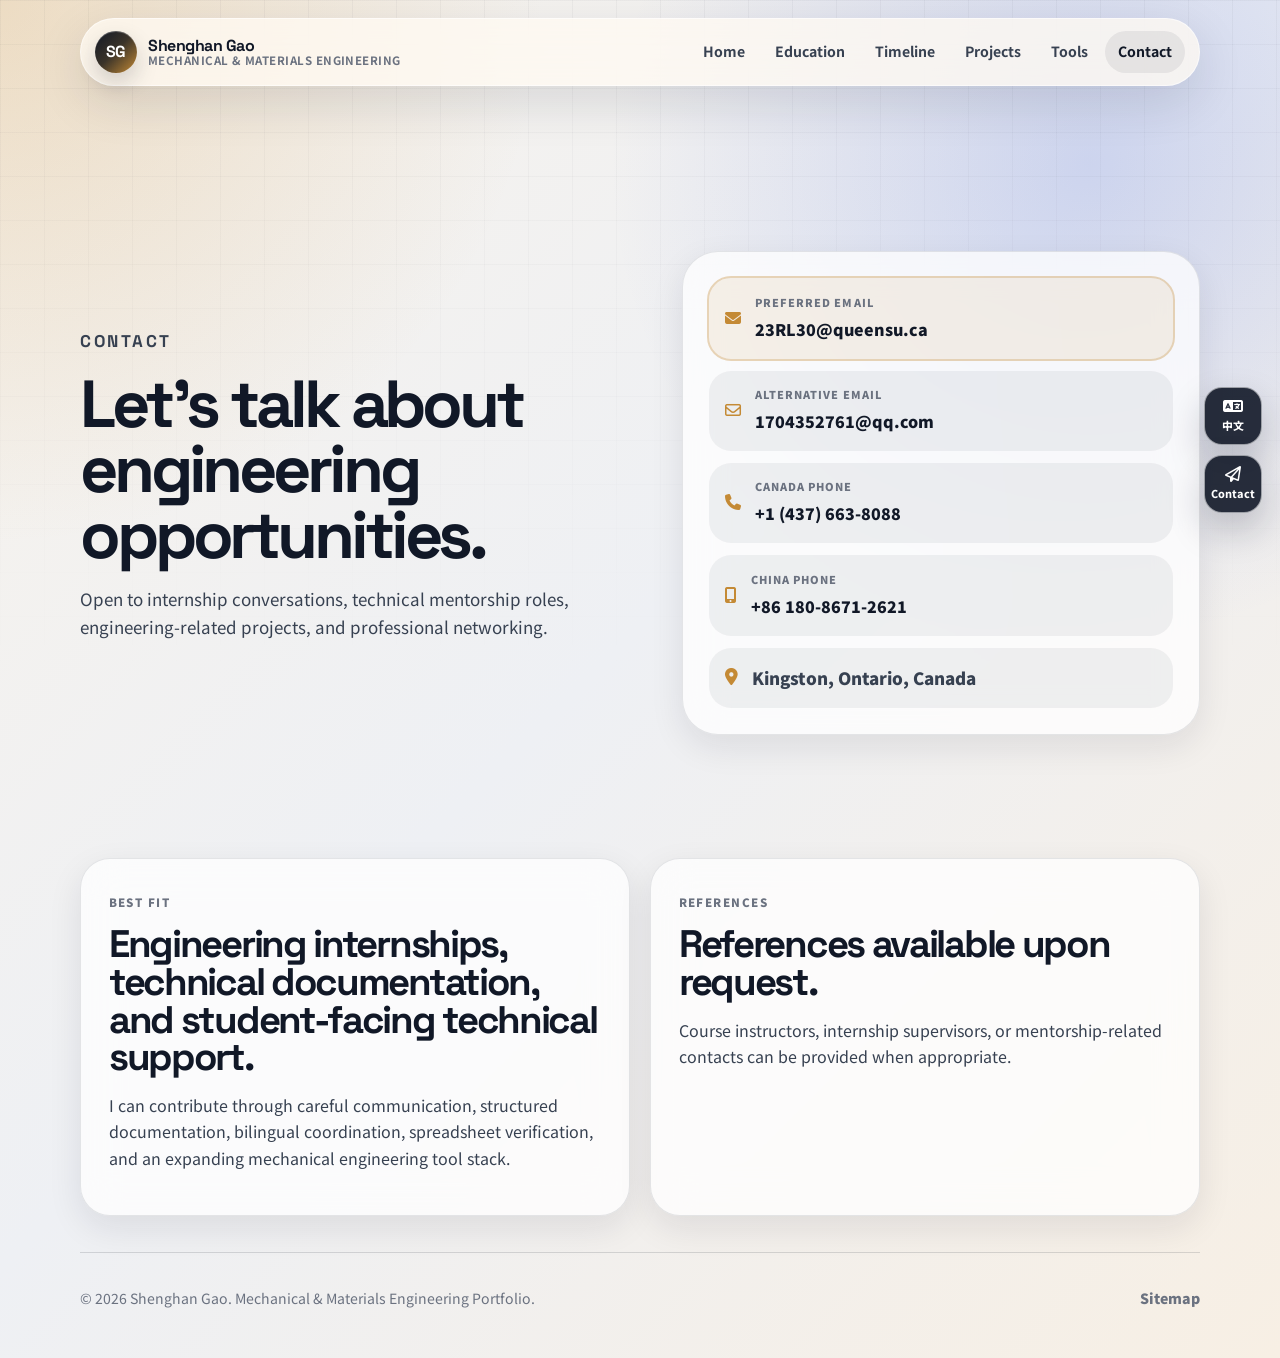
==== contacts.html @ 9b51766f "Add files via upload" ====
<!DOCTYPE html>
<html lang="en">
<head>
  <meta charset="UTF-8">
  <meta name="viewport" content="width=device-width, initial-scale=1.0, viewport-fit=cover">
  <title>Contact | Shenghan Gao</title>
  <meta name="description" content="Contact Shenghan Gao for engineering internships, technical mentorship, and portfolio opportunities.">
  <meta name="keywords" content="Contact Shenghan Gao, Shenghan Gao email, mechanical engineering internship, Queen's University engineering student">
  <meta name="author" content="Shenghan Gao">
  <meta name="robots" content="index, follow">
  <link rel="canonical" href="https://shenghan.cc/contacts.html">
  <meta property="og:type" content="website">
  <meta property="og:title" content="Contact | Shenghan Gao">
  <meta property="og:description" content="Engineering internship and professional contact information.">
  <meta property="og:url" content="https://shenghan.cc/contacts.html">
  <meta name="theme-color" content="#111827">
  <link rel="preconnect" href="https://fonts.googleapis.com">
  <link rel="preconnect" href="https://fonts.gstatic.com" crossorigin>
  <link href="https://fonts.googleapis.com/css2?family=Noto+Sans+SC:wght@300;400;500;700;900&family=Space+Grotesk:wght@400;500;600;700&display=swap" rel="stylesheet">
  <link rel="stylesheet" href="https://cdnjs.cloudflare.com/ajax/libs/font-awesome/6.5.2/css/all.min.css">
  <link rel="stylesheet" href="style.css?v=20260610-v16">
</head>
<body data-page="contacts">
  <header class="site-header" id="siteHeader">
    <a class="brand" href="index.html" aria-label="Shenghan Gao home">
      <span class="brand-mark">SG</span>
      <span class="brand-text">
        <strong id="brandName">Shenghan Gao</strong>
        <small data-i18n="brand_role">Mechanical &amp; Materials Engineering</small>
      </span>
    </a>
    <button class="nav-toggle" id="navToggle" type="button" aria-label="Open navigation" aria-expanded="false">
      <span></span>
      <span></span>
    </button>
    <nav class="main-nav" id="mainNav" aria-label="Primary navigation">
      <a href="index.html" data-i18n="nav_home">Home</a>
      <a href="education.html" data-i18n="nav_education">Education</a>
      <a href="timeline.html" data-i18n="nav_timeline">Timeline</a>
      <a href="projects.html" data-i18n="nav_projects">Projects</a>
      <a href="tools.html" data-i18n="nav_tools">Tools</a>
      <a href="contacts.html" data-i18n="nav_contact">Contact</a>
    </nav>
  </header>

  <aside class="quick-rail" aria-label="Quick actions">
    <button class="rail-action" id="langToggleBtn" type="button" aria-label="Switch language">
      <i class="fa-solid fa-language"></i>
      <span id="langBtnText">中文</span>
    </button>
    <a class="rail-action" href="contacts.html" aria-label="Contact Shenghan Gao">
      <i class="fa-regular fa-paper-plane"></i>
      <span data-i18n="rail_contact">Contact</span>
    </a>
  </aside>

  <main class="page-main contact-main">
    <section class="contact-hero reveal">
      <div>
        <p class="eyebrow" data-i18n="contact_eyebrow">Contact</p>
        <h1 data-i18n="contact_title">Let's talk about engineering opportunities.</h1>
        <p data-i18n="contact_intro">Open to internship conversations, technical mentorship roles, engineering-related projects, and professional networking.</p>
      </div>
      <div class="contact-card">
        <a class="preferred-contact" href="mailto:23RL30@queensu.ca">
          <i class="fa-solid fa-envelope"></i>
          <span>
            <small data-i18n="contact_preferred">Preferred email</small>
            23RL30@queensu.ca
          </span>
        </a>
        <a href="mailto:1704352761@qq.com">
          <i class="fa-regular fa-envelope"></i>
          <span>
            <small data-i18n="contact_alt_email">Alternative email</small>
            1704352761@qq.com
          </span>
        </a>
        <a href="tel:+14376638088">
          <i class="fa-solid fa-phone"></i>
          <span>
            <small data-i18n="contact_canada_phone">Canada phone</small>
            +1 (437) 663-8088
          </span>
        </a>
        <a href="tel:+8618086712621">
          <i class="fa-solid fa-mobile-screen-button"></i>
          <span>
            <small data-i18n="contact_china_phone">China phone</small>
            +86 180-8671-2621
          </span>
        </a>
        <p>
          <i class="fa-solid fa-location-dot"></i>
          <span data-i18n="contact_location">Kingston, Ontario, Canada</span>
        </p>
      </div>
    </section>

    <section class="contact-grid reveal">
      <article>
        <span class="section-kicker" data-i18n="contact_best_title">Best fit</span>
        <h2 data-i18n="contact_best_heading">Engineering internships, technical documentation, and student-facing technical support.</h2>
        <p data-i18n="contact_best_text">I can contribute through careful communication, structured documentation, bilingual coordination, spreadsheet verification, and an expanding mechanical engineering tool stack.</p>
      </article>
      <article>
        <span class="section-kicker" data-i18n="contact_refs_title">References</span>
        <h2 data-i18n="contact_refs_heading">References available upon request.</h2>
        <p data-i18n="contact_refs_text">Course instructors, internship supervisors, or mentorship-related contacts can be provided when appropriate.</p>
      </article>
    </section>
  </main>

  <footer class="site-footer">
    <p data-i18n="footer_text">© 2026 Shenghan Gao. Mechanical & Materials Engineering Portfolio.</p>
    <a href="sitemap.xml" data-i18n="footer_sitemap">Sitemap</a>
  </footer>

  <script src="script.js?v=20260610-v16"></script>
</body>
</html>
---- style.css ----
:root {
  --bg: #f5f1ea;
  --bg-deep: #111827;
  --ink: #111827;
  --ink-soft: #374151;
  --muted: #6b7280;
  --line: rgba(17, 24, 39, 0.14);
  --paper: rgba(255, 255, 255, 0.74);
  --paper-solid: #fffaf2;
  --gold: #c48a35;
  --gold-light: #f4d38a;
  --blue: #3454d1;
  --blue-soft: #dfe7ff;
  --green: #2f7d5b;
  --purple: #7656d9;
  --rose: #bd4f6c;
  --shadow: 0 24px 80px rgba(17, 24, 39, 0.12);
  --shadow-soft: 0 12px 34px rgba(17, 24, 39, 0.09);
  --radius-xl: 36px;
  --radius-lg: 26px;
  --radius-md: 18px;
  --font-display: "Space Grotesk", "Noto Sans SC", system-ui, sans-serif;
  --font-body: "Noto Sans SC", "Space Grotesk", system-ui, sans-serif;
}

* {
  box-sizing: border-box;
}

html {
  scroll-behavior: smooth;
}

body {
  margin: 0;
  min-height: 100vh;
  background:
    radial-gradient(circle at top left, rgba(196, 138, 53, 0.22), transparent 34rem),
    radial-gradient(circle at 85% 12%, rgba(52, 84, 209, 0.18), transparent 30rem),
    linear-gradient(135deg, #f8f3eb 0%, #eef0f4 48%, #f7efe4 100%);
  color: var(--ink);
  font-family: var(--font-body);
  line-height: 1.65;
  overflow-x: hidden;
}

body::before {
  content: "";
  position: fixed;
  inset: 0;
  pointer-events: none;
  background-image: linear-gradient(rgba(17, 24, 39, 0.035) 1px, transparent 1px), linear-gradient(90deg, rgba(17, 24, 39, 0.035) 1px, transparent 1px);
  background-size: 44px 44px;
  mask-image: linear-gradient(to bottom, black, transparent 76%);
  z-index: -2;
}

a {
  color: inherit;
}

button,
a {
  -webkit-tap-highlight-color: transparent;
}

.site-header {
  position: fixed;
  top: 18px;
  left: 50%;
  width: min(1120px, calc(100% - 36px));
  transform: translateX(-50%);
  z-index: 1000;
  display: flex;
  align-items: center;
  justify-content: space-between;
  gap: 22px;
  padding: 12px 14px;
  border: 1px solid rgba(255, 255, 255, 0.56);
  border-radius: 999px;
  background: rgba(255, 250, 242, 0.76);
  backdrop-filter: blur(22px);
  box-shadow: 0 16px 50px rgba(17, 24, 39, 0.12);
  transition: padding 0.25s ease, top 0.25s ease, background 0.25s ease;
}

.site-header.scrolled {
  top: 10px;
  padding: 9px 12px;
  background: rgba(255, 250, 242, 0.9);
}

.brand {
  display: inline-flex;
  align-items: center;
  gap: 11px;
  text-decoration: none;
  min-width: max-content;
}

.brand-mark {
  width: 42px;
  height: 42px;
  display: inline-grid;
  place-items: center;
  border-radius: 50%;
  color: white;
  background: linear-gradient(135deg, #111827, #3a3329 48%, #c48a35);
  font-family: var(--font-display);
  font-weight: 700;
  letter-spacing: -0.04em;
  box-shadow: inset 0 1px 0 rgba(255,255,255,0.25), 0 10px 22px rgba(17,24,39,0.18);
}

.brand-text {
  display: flex;
  flex-direction: column;
  line-height: 1.05;
}

.brand-text strong {
  font-family: var(--font-display);
  font-size: 1rem;
  letter-spacing: -0.03em;
}

.brand-text small {
  color: var(--muted);
  font-size: 0.72rem;
  font-weight: 700;
  letter-spacing: 0.04em;
  text-transform: uppercase;
}

.main-nav {
  display: flex;
  align-items: center;
  justify-content: flex-end;
  gap: 4px;
  flex-wrap: wrap;
}

.main-nav a {
  position: relative;
  text-decoration: none;
  color: var(--ink-soft);
  font-weight: 700;
  font-size: 0.88rem;
  padding: 9px 13px;
  border-radius: 999px;
  transition: color 0.2s ease, background 0.2s ease;
}

.main-nav a:hover,
.main-nav a.active {
  color: var(--ink);
  background: rgba(17, 24, 39, 0.07);
}

.nav-toggle {
  display: none;
  width: 42px;
  height: 42px;
  align-items: center;
  justify-content: center;
  flex-direction: column;
  gap: 6px;
  border: 0;
  border-radius: 50%;
  background: var(--ink);
  cursor: pointer;
}

.nav-toggle span {
  width: 18px;
  height: 2px;
  border-radius: 999px;
  background: white;
  transition: transform 0.25s ease;
}

.nav-toggle.open span:first-child {
  transform: translateY(4px) rotate(45deg);
}

.nav-toggle.open span:last-child {
  transform: translateY(-4px) rotate(-45deg);
}

.quick-rail {
  position: fixed;
  top: 50%;
  right: 18px;
  transform: translateY(-50%);
  z-index: 1100;
  display: flex;
  flex-direction: column;
  gap: 10px;
}

.rail-action {
  width: 58px;
  min-height: 58px;
  display: inline-flex;
  flex-direction: column;
  align-items: center;
  justify-content: center;
  gap: 3px;
  border: 1px solid rgba(255, 255, 255, 0.54);
  border-radius: 18px;
  background: rgba(17, 24, 39, 0.9);
  color: white;
  text-decoration: none;
  cursor: pointer;
  box-shadow: 0 16px 36px rgba(17, 24, 39, 0.22);
  transition: transform 0.2s ease, background 0.2s ease;
  font: inherit;
}

.rail-action:hover {
  transform: translateX(-3px) translateY(-2px);
  background: #000;
}

.rail-action i {
  font-size: 1rem;
}

.rail-action span {
  font-size: 0.68rem;
  font-weight: 800;
}

main,
.page-main {
  width: min(1120px, calc(100% - 42px));
  margin: 0 auto;
}

main {
  padding: 128px 0 32px;
}

.page-main {
  padding: 128px 0 36px;
}

.hero-shell {
  position: relative;
  min-height: min(720px, calc(100vh - 120px));
  display: grid;
  grid-template-columns: minmax(0, 1.18fr) minmax(320px, 0.82fr);
  gap: 28px;
  align-items: stretch;
  padding: 34px;
  border-radius: var(--radius-xl);
  overflow: hidden;
  background:
    linear-gradient(135deg, rgba(17, 24, 39, 0.94), rgba(29, 33, 43, 0.88)),
    radial-gradient(circle at 20% 20%, rgba(244, 211, 138, 0.3), transparent 28rem);
  color: white;
  box-shadow: var(--shadow);
}

.hero-shell::after {
  content: "";
  position: absolute;
  inset: auto -20% -38% 16%;
  height: 420px;
  border-radius: 50%;
  background: radial-gradient(circle, rgba(196, 138, 53, 0.45), transparent 66%);
  filter: blur(18px);
}

.hero-orbit {
  position: absolute;
  right: 18%;
  top: 18%;
  width: 330px;
  height: 330px;
  border: 1px solid rgba(244, 211, 138, 0.38);
  border-radius: 50%;
  opacity: 0.8;
}

.hero-orbit::before,
.hero-orbit::after {
  content: "";
  position: absolute;
  border-radius: 50%;
  border: 1px solid rgba(255, 255, 255, 0.16);
}

.hero-orbit::before {
  inset: 44px;
}

.hero-orbit::after {
  inset: 92px;
  background: rgba(255,255,255,0.05);
}

.hero-copy,
.hero-panel {
  position: relative;
  z-index: 1;
}

.hero-copy {
  align-self: end;
  max-width: 720px;
  padding: 90px 0 16px;
}

.eyebrow {
  margin: 0 0 16px;
  color: var(--gold);
  font-family: var(--font-display);
  font-weight: 700;
  text-transform: uppercase;
  letter-spacing: 0.15em;
  font-size: 0.75rem;
}

.hero-copy h1,
.page-hero h1,
.contact-hero h1 {
  margin: 0;
  font-family: var(--font-display);
  font-size: clamp(3.1rem, 8vw, 7.4rem);
  line-height: 0.88;
  letter-spacing: -0.08em;
}

.hero-copy h1 span {
  display: block;
}

.hero-lead {
  max-width: 660px;
  margin: 28px 0 0;
  color: rgba(255, 255, 255, 0.76);
  font-size: clamp(1rem, 1.5vw, 1.16rem);
}

.hero-actions,
.section-heading-row {
  display: flex;
  align-items: center;
  gap: 14px;
  flex-wrap: wrap;
}

.hero-actions {
  margin-top: 34px;
}

.primary-link,
.secondary-link,
.text-arrow {
  display: inline-flex;
  align-items: center;
  gap: 10px;
  text-decoration: none;
  font-weight: 800;
  transition: transform 0.2s ease, background 0.2s ease, color 0.2s ease;
}

.primary-link {
  padding: 13px 18px;
  border-radius: 999px;
  background: white;
  color: var(--ink);
}

.primary-link:hover,
.secondary-link:hover,
.text-arrow:hover {
  transform: translateX(4px);
}

.secondary-link {
  padding: 13px 16px;
  border-radius: 999px;
  color: white;
  border: 1px solid rgba(255, 255, 255, 0.24);
}

.hero-panel {
  align-self: stretch;
  display: flex;
  flex-direction: column;
  justify-content: flex-end;
  gap: 18px;
}

.portrait-card,
.profile-plate,
.signal-list,
.education-current,
.education-notes,
.contact-card,
.contact-grid article,
.project-tile,
.tool-family,
.detail-table,
.timeline-card {
  border: 1px solid rgba(255,255,255,0.42);
  background: rgba(255, 255, 255, 0.74);
  backdrop-filter: blur(20px);
  box-shadow: var(--shadow-soft);
}


.portrait-card {
  margin: 0;
  padding: 16px;
  border-radius: 30px;
  color: var(--ink);
}

.portrait-frame {
  position: relative;
  overflow: hidden;
  border-radius: 24px;
  aspect-ratio: 4 / 3;
  background: rgba(17,24,39,0.09);
}

.portrait-frame img {
  width: 100%;
  height: 100%;
  object-fit: cover;
  display: block;
}

.portrait-card figcaption {
  margin-top: 10px;
  color: var(--muted);
  font-size: 0.78rem;
  font-weight: 800;
  line-height: 1.45;
}

.profile-plate {
  padding: 26px;
  border-radius: var(--radius-lg);
  color: var(--ink);
}

.plate-label,
.section-kicker,
.project-type,
.tool-family-head span,
.filter-title {
  display: inline-flex;
  color: var(--muted);
  font-size: 0.72rem;
  font-weight: 900;
  text-transform: uppercase;
  letter-spacing: 0.13em;
}

.profile-plate h2 {
  margin: 10px 0 6px;
  font-family: var(--font-display);
  font-size: clamp(2rem, 4vw, 3.6rem);
  line-height: 0.95;
  letter-spacing: -0.08em;
}

.profile-plate p {
  margin: 0;
  color: var(--ink-soft);
}

.signal-list {
  display: grid;
  grid-template-columns: repeat(3, 1fr);
  gap: 1px;
  padding: 0;
  margin: 0;
  overflow: hidden;
  border-radius: 24px;
  color: var(--ink);
}

.signal-list div {
  padding: 18px 16px;
  background: rgba(255, 250, 242, 0.72);
}

.signal-list dt {
  color: var(--muted);
  font-size: 0.74rem;
  font-weight: 800;
}

.signal-list dd {
  margin: 4px 0 0;
  font-family: var(--font-display);
  font-weight: 800;
  line-height: 1.1;
}

.overview-strip {
  display: grid;
  grid-template-columns: repeat(4, 1fr);
  gap: 0;
  margin-top: 28px;
  border: 1px solid var(--line);
  border-radius: var(--radius-xl);
  overflow: hidden;
  background: rgba(255, 250, 242, 0.76);
  backdrop-filter: blur(18px);
  box-shadow: var(--shadow-soft);
}

.overview-item {
  position: relative;
  min-height: 240px;
  display: flex;
  flex-direction: column;
  justify-content: space-between;
  gap: 18px;
  padding: 25px;
  text-decoration: none;
  border-right: 1px solid var(--line);
  transition: background 0.25s ease, transform 0.25s ease;
}

.overview-item:last-child {
  border-right: 0;
}

.overview-item:hover {
  background: rgba(17, 24, 39, 0.045);
}

.overview-number {
  color: var(--muted);
  font-family: var(--font-display);
  font-weight: 800;
}

.overview-item strong {
  font-family: var(--font-display);
  font-size: 1.5rem;
  letter-spacing: -0.05em;
}

.overview-item p {
  margin: 0;
  color: var(--ink-soft);
  font-size: 0.92rem;
}

.overview-item i {
  width: 42px;
  height: 42px;
  display: grid;
  place-items: center;
  border-radius: 50%;
  background: var(--ink);
  color: white;
}

.accent-warm i {
  background: var(--gold);
}

.accent-cool i {
  background: var(--blue);
}

.accent-ink i {
  background: #000;
}

.minimal-section {
  margin-top: 28px;
  padding: clamp(28px, 4vw, 48px);
  border-top: 1px solid var(--line);
  border-bottom: 1px solid var(--line);
}

.split-section {
  display: grid;
  grid-template-columns: 0.9fr 1.1fr;
  gap: 36px;
  align-items: start;
}

.split-section h2,
.river-heading h2,
.education-current h2,
.education-notes h3,
.detail-table-section h2,
.project-tile h2,
.tool-family h2,
.contact-grid h2 {
  margin: 0;
  font-family: var(--font-display);
  letter-spacing: -0.06em;
  line-height: 0.98;
}

.split-section h2,
.river-heading h2 {
  font-size: clamp(2rem, 4vw, 4.1rem);
}

.prose-block p {
  margin: 0 0 16px;
  color: var(--ink-soft);
  font-size: 1.04rem;
}

.feature-river {
  display: grid;
  grid-template-columns: 0.92fr 1.08fr;
  gap: 36px;
  align-items: start;
}

.river-grid {
  display: grid;
  gap: 10px;
}

.river-item {
  display: flex;
  align-items: baseline;
  justify-content: space-between;
  gap: 18px;
  padding: 18px 0;
  border-bottom: 1px solid var(--line);
}

.river-item span {
  font-family: var(--font-display);
  font-weight: 800;
  font-size: 1.25rem;
}

.river-item p {
  margin: 0;
  color: var(--ink-soft);
  text-align: right;
}

.text-arrow {
  width: fit-content;
  color: var(--ink);
  margin-top: 22px;
}

.page-hero {
  position: relative;
  padding: clamp(44px, 7vw, 86px) 0 clamp(26px, 4vw, 48px);
}

.page-hero h1,
.contact-hero h1 {
  max-width: 920px;
  color: var(--ink);
  font-size: clamp(3rem, 7vw, 6.4rem);
}

.page-hero p:last-child,
.contact-hero p {
  max-width: 720px;
  color: var(--ink-soft);
  font-size: 1.06rem;
}

.education-layout {
  display: grid;
  grid-template-columns: minmax(0, 1.25fr) minmax(280px, 0.75fr);
  gap: 22px;
}

.education-current,
.education-notes {
  border-color: rgba(17,24,39,0.1);
  border-radius: var(--radius-xl);
  padding: clamp(24px, 4vw, 42px);
}

.education-current h2 {
  margin-top: 14px;
  font-size: clamp(2.2rem, 4.6vw, 4.4rem);
}

.muted {
  color: var(--muted);
}

.metric-row {
  display: grid;
  grid-template-columns: repeat(2, 1fr);
  gap: 12px;
  margin: 26px 0;
}

.metric-row div {
  padding: 18px;
  border-radius: 22px;
  background: rgba(17, 24, 39, 0.055);
}

.metric-row span {
  display: block;
  color: var(--muted);
  font-size: 0.78rem;
  font-weight: 800;
  text-transform: uppercase;
  letter-spacing: 0.1em;
}

.metric-row strong {
  display: block;
  margin-top: 6px;
  font-family: var(--font-display);
  font-size: 1.32rem;
  line-height: 1.12;
}

.clean-list {
  list-style: none;
  padding: 0;
  margin: 18px 0 0;
}

.clean-list li {
  padding: 14px 0;
  border-bottom: 1px solid var(--line);
  color: var(--ink-soft);
}

.detail-table-section {
  margin-top: 28px;
}

.section-heading-row {
  justify-content: space-between;
  margin-bottom: 18px;
}

.detail-table {
  border-radius: var(--radius-lg);
  overflow: hidden;
  border-color: rgba(17,24,39,0.1);
}

.detail-row {
  display: grid;
  grid-template-columns: 120px 260px minmax(0, 1fr);
  gap: 20px;
  padding: 24px;
  align-items: start;
  border-bottom: 1px solid var(--line);
}

.detail-row:last-child {
  border-bottom: 0;
}

.detail-row span {
  font-family: var(--font-display);
  font-weight: 900;
  color: var(--gold);
}

.detail-row strong {
  font-family: var(--font-display);
  letter-spacing: -0.03em;
}

.detail-row p {
  margin: 0;
  color: var(--ink-soft);
}

.timeline-layout {
  display: grid;
  grid-template-columns: 220px minmax(0, 1fr);
  gap: 32px;
  align-items: start;
}

.timeline-filter {
  position: sticky;
  top: 118px;
  display: flex;
  flex-direction: column;
  gap: 9px;
  padding: 16px;
  border: 1px solid rgba(255,255,255,0.54);
  border-radius: 26px;
  background: rgba(255, 250, 242, 0.72);
  backdrop-filter: blur(22px);
  box-shadow: var(--shadow-soft);
}

.filter-title {
  margin: 4px 8px 8px;
}

.filter-btn {
  display: inline-flex;
  align-items: center;
  gap: 10px;
  border: 0;
  border-radius: 999px;
  padding: 11px 12px;
  background: transparent;
  color: var(--ink-soft);
  font: inherit;
  font-weight: 800;
  cursor: pointer;
  text-align: left;
  transition: background 0.2s ease, color 0.2s ease, transform 0.2s ease;
}

.filter-btn:hover,
.filter-btn.active {
  background: var(--ink);
  color: white;
}

.filter-btn:hover {
  transform: translateX(3px);
}

.timeline-stream {
  position: relative;
  display: grid;
  gap: 26px;
  padding-bottom: 30px;
}

.timeline-stream::before {
  content: "";
  position: absolute;
  left: 132px;
  top: 18px;
  bottom: 18px;
  width: 2px;
  background: linear-gradient(to bottom, transparent, rgba(17,24,39,0.24), transparent);
}

.timeline-item {
  position: relative;
  display: grid;
  grid-template-columns: 132px minmax(0, 1fr);
  gap: 28px;
  transition: opacity 0.25s ease, transform 0.25s ease;
}

.timeline-item.hidden {
  display: none;
}

.timeline-date {
  position: sticky;
  top: 118px;
  align-self: start;
  padding-top: 20px;
  font-family: var(--font-display);
  font-weight: 900;
  color: var(--ink);
  letter-spacing: -0.04em;
}

.timeline-card {
  position: relative;
  display: grid;
  grid-template-columns: 210px minmax(0, 1fr);
  gap: 24px;
  padding: 18px;
  border-radius: 32px;
  border-color: rgba(17,24,39,0.1);
}

.timeline-card::before {
  content: "";
  position: absolute;
  left: -37px;
  top: 32px;
  width: 18px;
  height: 18px;
  border-radius: 50%;
  background: var(--ink);
  box-shadow: 0 0 0 8px rgba(17,24,39,0.09);
}

.category-internship .timeline-card::before {
  background: var(--blue);
}

.category-award .timeline-card::before {
  background: var(--gold);
}

.category-certificate .timeline-card::before {
  background: var(--green);
}

.category-leadership .timeline-card::before {
  background: var(--purple);
}

.category-project .timeline-card::before {
  background: var(--rose);
}

.timeline-image-slot,
.project-visual,
.tool-image-slot {
  min-height: 150px;
  display: grid;
  place-items: center;
  border: 1px dashed rgba(17,24,39,0.22);
  border-radius: 24px;
  background:
    linear-gradient(135deg, rgba(255,255,255,0.42), rgba(255,255,255,0.12)),
    repeating-linear-gradient(135deg, rgba(17,24,39,0.04) 0, rgba(17,24,39,0.04) 8px, transparent 8px, transparent 16px);
  color: var(--muted);
  font-size: 0.78rem;
  font-weight: 900;
  text-transform: uppercase;
  letter-spacing: 0.1em;
  text-align: center;
}

.timeline-content h2 {
  margin: 10px 0 2px;
  font-family: var(--font-display);
  font-size: clamp(1.55rem, 2.8vw, 2.5rem);
  line-height: 0.98;
  letter-spacing: -0.06em;
}

.timeline-content p {
  margin: 10px 0 0;
  color: var(--ink-soft);
}

.category-pill {
  display: inline-flex;
  width: fit-content;
  padding: 6px 10px;
  border-radius: 999px;
  color: white;
  font-size: 0.72rem;
  font-weight: 900;
  text-transform: uppercase;
  letter-spacing: 0.09em;
}

.category-pill.internship {
  background: var(--blue);
}

.category-pill.award {
  background: var(--gold);
}

.category-pill.certificate {
  background: var(--green);
}

.category-pill.leadership {
  background: var(--purple);
}

.category-pill.project {
  background: var(--rose);
}

.project-gallery {
  display: grid;
  grid-template-columns: repeat(2, minmax(0, 1fr));
  gap: 20px;
}

.project-tile {
  display: grid;
  grid-template-rows: auto 1fr;
  gap: 20px;
  padding: 18px;
  border-radius: 32px;
  border-color: rgba(17,24,39,0.1);
}

.large-tile,
.wide-tile {
  grid-column: span 2;
  grid-template-columns: minmax(270px, 0.78fr) minmax(0, 1fr);
  grid-template-rows: auto;
  align-items: stretch;
}

.project-tile h2 {
  margin-top: 12px;
  font-size: clamp(1.8rem, 3.6vw, 3.7rem);
}

.project-tile p {
  color: var(--ink-soft);
}

.project-visual {
  min-height: 240px;
}

.tool-wall {
  display: grid;
  grid-template-columns: repeat(2, minmax(0, 1fr));
  gap: 20px;
}

.tool-family {
  position: relative;
  padding: 24px;
  border-radius: 32px;
  border-color: rgba(17,24,39,0.1);
  overflow: hidden;
}

.tool-family::before {
  content: "";
  position: absolute;
  inset: 0 0 auto 0;
  height: 6px;
  background: var(--ink);
}

.office-family::before {
  background: var(--blue);
}

.adobe-family::before {
  background: var(--rose);
}

.engineering-family::before {
  background: var(--gold);
}

.code-family::before {
  background: var(--green);
}

.tool-family-head {
  display: flex;
  align-items: center;
  gap: 15px;
}

.tool-family-head i {
  width: 50px;
  height: 50px;
  display: grid;
  place-items: center;
  border-radius: 18px;
  color: white;
  background: var(--ink);
}

.office-family .tool-family-head i {
  background: var(--blue);
}

.adobe-family .tool-family-head i {
  background: var(--rose);
}

.engineering-family .tool-family-head i {
  background: var(--gold);
}

.code-family .tool-family-head i {
  background: var(--green);
}

.tool-family h2 {
  margin-top: 4px;
  font-size: clamp(1.7rem, 3vw, 2.6rem);
}

.tool-chip-grid {
  display: flex;
  flex-wrap: wrap;
  gap: 9px;
  margin: 22px 0;
}

.tool-chip-grid span {
  padding: 8px 12px;
  border-radius: 999px;
  background: rgba(17,24,39,0.065);
  font-weight: 900;
  font-size: 0.86rem;
}

.tool-family p {
  margin-bottom: 0;
  color: var(--ink-soft);
}

.contact-main {
  min-height: 78vh;
}

.contact-hero {
  min-height: calc(100vh - 170px);
  display: grid;
  grid-template-columns: minmax(0, 1.05fr) minmax(310px, 0.95fr);
  gap: 30px;
  align-items: center;
}

.contact-card {
  display: grid;
  gap: 12px;
  padding: 26px;
  border-radius: var(--radius-xl);
  border-color: rgba(17,24,39,0.1);
}

.contact-card a,
.contact-card p {
  display: flex;
  align-items: center;
  gap: 14px;
  margin: 0;
  padding: 16px;
  border-radius: 22px;
  background: rgba(17,24,39,0.055);
  text-decoration: none;
  font-weight: 900;
}

.contact-card i {
  color: var(--gold);
}

.contact-grid {
  display: grid;
  grid-template-columns: repeat(2, minmax(0, 1fr));
  gap: 20px;
}

.contact-grid article {
  padding: 28px;
  border-radius: 30px;
  border-color: rgba(17,24,39,0.1);
}

.contact-grid h2 {
  margin-top: 12px;
  font-size: clamp(1.7rem, 3vw, 2.8rem);
}

.contact-grid p {
  color: var(--ink-soft);
}

.site-footer {
  width: min(1120px, calc(100% - 42px));
  margin: 0 auto;
  padding: 34px 0 48px;
  display: flex;
  justify-content: space-between;
  gap: 18px;
  border-top: 1px solid var(--line);
  color: var(--muted);
  font-size: 0.88rem;
}

.site-footer p {
  margin: 0;
}

.site-footer a {
  text-decoration: none;
  font-weight: 900;
}

.reveal {
  opacity: 0;
  transform: translateY(18px);
  transition: opacity 0.65s ease, transform 0.65s ease;
}

.reveal.in-view {
  opacity: 1;
  transform: translateY(0);
}


@media (max-width: 1040px) {
  .academic-arc-grid {
    grid-template-columns: 1fr;
  }
  .metric-badge-grid {
    grid-template-columns: repeat(2, minmax(0, 1fr));
  }
}

@media (max-width: 700px) {
  .metric-badge-grid,
  .foundation-map {
    grid-template-columns: 1fr;
  }
  .arc-card h3 {
    font-size: clamp(2rem, 12vw, 3.2rem);
  }
  .subject-sparkline {
    overflow-x: auto;
    align-items: end;
  }
  .portrait-frame {
    aspect-ratio: 16 / 10;
  }
}

@media (max-width: 1040px) {
  .main-nav a {
    padding: 8px 10px;
    font-size: 0.82rem;
  }

  .hero-shell,
  .contact-hero,
  .education-layout,
  .feature-river,
  .split-section {
    grid-template-columns: 1fr;
  }

  .hero-copy {
    padding-top: 60px;
  }

  .overview-strip {
    grid-template-columns: repeat(2, 1fr);
  }

  .overview-item:nth-child(2) {
    border-right: 0;
  }

  .overview-item:nth-child(-n + 2) {
    border-bottom: 1px solid var(--line);
  }

  .timeline-layout {
    grid-template-columns: 1fr;
  }

  .timeline-filter {
    position: relative;
    top: auto;
    flex-direction: row;
    overflow-x: auto;
    scrollbar-width: thin;
  }

  .filter-btn {
    min-width: max-content;
  }

  .timeline-stream::before {
    left: 106px;
  }

  .timeline-item {
    grid-template-columns: 106px minmax(0, 1fr);
    gap: 24px;
  }
}

@media (max-width: 820px) {
  .site-header {
    top: 10px;
    width: min(100% - 22px, 680px);
    align-items: center;
    border-radius: 26px;
  }

  .nav-toggle {
    display: inline-flex;
  }

  .main-nav {
    position: absolute;
    left: 0;
    right: 0;
    top: calc(100% + 10px);
    display: none;
    flex-direction: column;
    align-items: stretch;
    gap: 4px;
    padding: 12px;
    border-radius: 24px;
    background: rgba(255, 250, 242, 0.94);
    box-shadow: var(--shadow-soft);
    border: 1px solid rgba(255,255,255,0.6);
  }

  .main-nav.open {
    display: flex;
  }

  .main-nav a {
    padding: 12px 14px;
  }

  .quick-rail {
    top: auto;
    right: 12px;
    bottom: 12px;
    transform: none;
    flex-direction: row;
  }

  .rail-action {
    width: auto;
    min-height: 48px;
    padding: 8px 12px;
    flex-direction: row;
    border-radius: 999px;
  }

  main,
  .page-main,
  .site-footer {
    width: min(100% - 24px, 680px);
  }

  main,
  .page-main {
    padding-top: 104px;
  }

  .hero-shell {
    padding: 24px;
    border-radius: 30px;
    min-height: auto;
  }

  .hero-copy h1,
  .page-hero h1,
  .contact-hero h1 {
    letter-spacing: -0.07em;
  }

  .signal-list {
    grid-template-columns: 1fr;
  }

  .overview-strip,
  .project-gallery,
  .tool-wall,
  .contact-grid {
    grid-template-columns: 1fr;
  }

  .overview-item {
    min-height: 190px;
    border-right: 0;
    border-bottom: 1px solid var(--line);
  }

  .overview-item:last-child {
    border-bottom: 0;
  }

  .large-tile,
  .wide-tile {
    grid-column: span 1;
    grid-template-columns: 1fr;
  }

  .detail-row {
    grid-template-columns: 1fr;
    gap: 6px;
  }

  .timeline-stream::before {
    left: 14px;
  }

  .timeline-item {
    grid-template-columns: 1fr;
    gap: 8px;
    padding-left: 36px;
  }

  .timeline-date {
    position: relative;
    top: auto;
    padding-top: 0;
  }

  .timeline-card {
    grid-template-columns: 1fr;
  }

  .timeline-card::before {
    left: -31px;
    top: 28px;
  }

  .metric-row {
    grid-template-columns: 1fr;
  }

  .river-item {
    align-items: flex-start;
    flex-direction: column;
    gap: 4px;
  }

  .river-item p {
    text-align: left;
  }

  .site-footer {
    padding-bottom: 86px;
    flex-direction: column;
  }
}

@media (max-width: 520px) {
  .brand-text small {
    display: none;
  }

  .brand-mark {
    width: 38px;
    height: 38px;
  }

  .hero-shell,
  .education-current,
  .education-notes,
  .tool-family,
  .project-tile,
  .contact-card,
  .contact-grid article {
    border-radius: 24px;
  }

  .minimal-section {
    padding-left: 4px;
    padding-right: 4px;
  }

  .hero-actions {
    align-items: stretch;
    flex-direction: column;
  }

  .primary-link,
  .secondary-link {
    justify-content: center;
  }

  .quick-rail {
    left: 12px;
    justify-content: flex-end;
  }

  .rail-action span {
    font-size: 0.66rem;
  }
}


/* ---------- V3 refinements ---------- */
html[lang="zh"] body {
  font-family: "Noto Sans SC", "Space Grotesk", system-ui, sans-serif;
  letter-spacing: 0;
}

html[lang="zh"] .hero-copy h1,
html[lang="zh"] .page-hero h1,
html[lang="zh"] .contact-hero h1 {
  font-family: "Noto Sans SC", "Space Grotesk", system-ui, sans-serif;
  letter-spacing: -0.045em;
  line-height: 1.12;
  font-weight: 800;
}

html[lang="zh"] .hero-copy h1 {
  font-size: clamp(2.5rem, 6vw, 5.4rem);
}

html[lang="zh"] .page-hero h1,
html[lang="zh"] .contact-hero h1 {
  font-size: clamp(2.25rem, 5.4vw, 4.75rem);
}

html[lang="zh"] .profile-plate h2,
html[lang="zh"] .education-current h2,
html[lang="zh"] .project-tile h2,
html[lang="zh"] .tool-family h2,
html[lang="zh"] .contact-grid h2,
html[lang="zh"] .minimal-section h2,
html[lang="zh"] .river-heading h2,
html[lang="zh"] .transcript-section h2 {
  font-family: "Noto Sans SC", "Space Grotesk", system-ui, sans-serif;
  letter-spacing: -0.035em;
  line-height: 1.22;
  font-weight: 750;
}

html[lang="zh"] .profile-plate h2 {
  font-size: clamp(1.7rem, 3vw, 2.9rem);
}

html[lang="zh"] .education-current h2 {
  font-size: clamp(1.9rem, 3.8vw, 3.6rem);
}

html[lang="zh"] p,
html[lang="zh"] li,
html[lang="zh"] .hero-lead,
html[lang="zh"] .page-hero p:last-child,
html[lang="zh"] .contact-hero p {
  line-height: 1.82;
}

html[lang="zh"] .eyebrow,
html[lang="zh"] .plate-label,
html[lang="zh"] .section-kicker,
html[lang="zh"] .project-type,
html[lang="zh"] .tool-family-head span,
html[lang="zh"] .filter-title {
  letter-spacing: 0.08em;
}

.priority-engineering {
  background: linear-gradient(135deg, rgba(196, 138, 53, 0.1), rgba(255,255,255,0.38));
}

.transcript-section {
  margin-top: 28px;
}

.transcript-section h2 {
  max-width: 760px;
  margin: 0;
  font-size: clamp(2.1rem, 4.8vw, 4.4rem);
  line-height: 0.96;
  letter-spacing: -0.07em;
}

.transcript-grid {
  display: grid;
  grid-template-columns: repeat(3, minmax(0, 1fr));
  gap: 16px;
  margin-top: 20px;
}

.term-card,
.previous-school {
  border: 1px solid rgba(17,24,39,0.1);
  background: rgba(255,255,255,0.74);
  backdrop-filter: blur(18px);
  box-shadow: var(--shadow-soft);
  border-radius: 28px;
  padding: 22px;
}

.term-card span,
.previous-school span {
  display: inline-flex;
  margin-bottom: 12px;
  color: var(--gold);
  font-family: var(--font-display);
  font-weight: 900;
  letter-spacing: 0.03em;
  font-size: 0.78rem;
  text-transform: uppercase;
}

.term-card h3,
.previous-school h3 {
  margin: 0 0 10px;
  font-family: var(--font-display);
  font-size: 1.2rem;
  line-height: 1.1;
  letter-spacing: -0.035em;
}

.term-card p,
.previous-school p {
  margin: 0;
  color: var(--ink-soft);
}

.standout-term {
  background: linear-gradient(135deg, rgba(17,24,39,0.94), rgba(42,37,30,0.92));
  color: white;
}

.standout-term p {
  color: rgba(255,255,255,0.76);
}

.course-clusters {
  display: flex;
  flex-wrap: wrap;
  gap: 10px;
  margin-top: 18px;
}

.course-clusters span {
  padding: 10px 13px;
  border-radius: 999px;
  background: rgba(17,24,39,0.07);
  font-weight: 900;
  color: var(--ink-soft);
  font-size: 0.84rem;
}


.preuni-section {
  margin-top: 28px;
}

.academic-arc-grid {
  display: grid;
  grid-template-columns: minmax(0, 1.08fr) minmax(0, 0.92fr);
  gap: 18px;
}

.arc-card {
  position: relative;
  padding: 24px;
  border: 1px solid rgba(17,24,39,0.1);
  border-radius: 34px;
  background: rgba(255,255,255,0.74);
  backdrop-filter: blur(18px);
  box-shadow: var(--shadow-soft);
  overflow: hidden;
}

.arc-card::after {
  content: "";
  position: absolute;
  right: -90px;
  top: -90px;
  width: 240px;
  height: 240px;
  border-radius: 50%;
  background: radial-gradient(circle, rgba(196,138,53,0.18), transparent 68%);
  pointer-events: none;
}

.mudu-card::after {
  background: radial-gradient(circle, rgba(52,84,209,0.16), transparent 68%);
}

.arc-card-head {
  display: flex;
  justify-content: space-between;
  gap: 14px;
  align-items: center;
  margin-bottom: 18px;
}

.arc-card-head span,
.arc-card-head a {
  color: var(--gold);
  font-family: var(--font-display);
  font-weight: 900;
  text-transform: uppercase;
  letter-spacing: 0.08em;
  font-size: 0.72rem;
  text-decoration: none;
}

.arc-card h3 {
  margin: 0 0 10px;
  font-family: var(--font-display);
  font-size: clamp(2.2rem, 4.6vw, 4.8rem);
  line-height: 0.9;
  letter-spacing: -0.075em;
}

.arc-card p {
  max-width: 680px;
  color: var(--ink-soft);
}

.metric-badge-grid {
  display: grid;
  grid-template-columns: 1.1fr 1fr 1fr 1fr;
  gap: 10px;
  margin-top: 22px;
}

.metric-badge {
  min-height: 110px;
  display: flex;
  flex-direction: column;
  justify-content: space-between;
  padding: 16px;
  border-radius: 24px;
  background: rgba(17,24,39,0.07);
}

.metric-badge.large-badge {
  background: linear-gradient(135deg, rgba(17,24,39,0.95), rgba(52,45,35,0.9));
  color: white;
}

.metric-badge span {
  color: var(--muted);
  font-size: 0.72rem;
  font-weight: 900;
  text-transform: uppercase;
  letter-spacing: 0.08em;
}

.metric-badge.large-badge span {
  color: rgba(255,255,255,0.7);
}

.metric-badge strong {
  font-family: var(--font-display);
  font-size: clamp(1.8rem, 4vw, 3.2rem);
  line-height: 0.9;
  letter-spacing: -0.07em;
}

.subject-sparkline {
  display: flex;
  align-items: end;
  gap: 9px;
  min-height: 126px;
  margin-top: 20px;
  padding: 18px;
  border-radius: 26px;
  background: rgba(17,24,39,0.04);
}

.subject-sparkline span {
  height: 88px;
  min-width: 42px;
  display: inline-flex;
  align-items: end;
  justify-content: center;
  padding: 0 6px 10px;
  border-radius: 999px 999px 14px 14px;
  background: linear-gradient(180deg, var(--gold-light), var(--gold));
  color: var(--ink);
  font-size: 0.72rem;
  font-weight: 1000;
}

.foundation-map {
  display: grid;
  grid-template-columns: repeat(2, minmax(0, 1fr));
  gap: 12px;
  margin-top: 22px;
}

.foundation-map div {
  min-height: 132px;
  display: flex;
  flex-direction: column;
  gap: 8px;
  padding: 16px;
  border-radius: 24px;
  background: rgba(17,24,39,0.06);
}

.foundation-map i {
  color: var(--blue);
  font-size: 1.2rem;
}

.foundation-map strong {
  font-family: var(--font-display);
  letter-spacing: -0.04em;
  font-size: 1.14rem;
}

.foundation-map span {
  color: var(--ink-soft);
  font-size: 0.88rem;
}

.achievement-chips {
  display: flex;
  flex-wrap: wrap;
  gap: 10px;
  margin-top: 18px;
}

.achievement-chips span {
  padding: 10px 13px;
  border-radius: 999px;
  background: rgba(17,24,39,0.07);
  font-weight: 900;
  color: var(--ink-soft);
  font-size: 0.84rem;
}

.previous-education-grid {
  display: grid;
  grid-template-columns: repeat(2, minmax(0, 1fr));
  gap: 18px;
}

.previous-school a,
.inline-link {
  display: inline-flex;
  align-items: center;
  gap: 8px;
  margin: 0 0 12px;
  color: var(--blue);
  font-weight: 900;
  text-decoration: none;
}

.previous-school a:hover,
.inline-link:hover {
  text-decoration: underline;
}

.previous-school ul {
  margin: 12px 0 0;
  padding-left: 1.1rem;
  color: var(--ink-soft);
}

.previous-school li {
  margin-bottom: 8px;
}

.featured-web-project .project-visual,
.category-project .timeline-image {
  background: linear-gradient(135deg, rgba(52, 84, 209, 0.16), rgba(196, 138, 53, 0.18));
}

.category-internship .timeline-card::before {
  background: var(--blue);
}

.category-award .timeline-card::before {
  background: var(--gold);
}

.category-certificate .timeline-card::before {
  background: var(--green);
}

.category-leadership .timeline-card::before {
  background: var(--purple);
}

.category-project .timeline-card::before {
  background: var(--rose);
}

.preferred-contact {
  outline: 2px solid rgba(196, 138, 53, 0.35);
  background: rgba(196, 138, 53, 0.1) !important;
}

.contact-card small {
  display: block;
  margin-bottom: 4px;
  color: var(--muted);
  font-size: 0.68rem;
  font-weight: 900;
  text-transform: uppercase;
  letter-spacing: 0.1em;
}

.contact-card a span,
.contact-card p span {
  min-width: 0;
}

@media (max-width: 1040px) {
  .transcript-grid {
    grid-template-columns: repeat(2, minmax(0, 1fr));
  }
}

@media (max-width: 820px) {
  .transcript-grid,
  
.preuni-section {
  margin-top: 28px;
}

.academic-arc-grid {
  display: grid;
  grid-template-columns: minmax(0, 1.08fr) minmax(0, 0.92fr);
  gap: 18px;
}

.arc-card {
  position: relative;
  padding: 24px;
  border: 1px solid rgba(17,24,39,0.1);
  border-radius: 34px;
  background: rgba(255,255,255,0.74);
  backdrop-filter: blur(18px);
  box-shadow: var(--shadow-soft);
  overflow: hidden;
}

.arc-card::after {
  content: "";
  position: absolute;
  right: -90px;
  top: -90px;
  width: 240px;
  height: 240px;
  border-radius: 50%;
  background: radial-gradient(circle, rgba(196,138,53,0.18), transparent 68%);
  pointer-events: none;
}

.mudu-card::after {
  background: radial-gradient(circle, rgba(52,84,209,0.16), transparent 68%);
}

.arc-card-head {
  display: flex;
  justify-content: space-between;
  gap: 14px;
  align-items: center;
  margin-bottom: 18px;
}

.arc-card-head span,
.arc-card-head a {
  color: var(--gold);
  font-family: var(--font-display);
  font-weight: 900;
  text-transform: uppercase;
  letter-spacing: 0.08em;
  font-size: 0.72rem;
  text-decoration: none;
}

.arc-card h3 {
  margin: 0 0 10px;
  font-family: var(--font-display);
  font-size: clamp(2.2rem, 4.6vw, 4.8rem);
  line-height: 0.9;
  letter-spacing: -0.075em;
}

.arc-card p {
  max-width: 680px;
  color: var(--ink-soft);
}

.metric-badge-grid {
  display: grid;
  grid-template-columns: 1.1fr 1fr 1fr 1fr;
  gap: 10px;
  margin-top: 22px;
}

.metric-badge {
  min-height: 110px;
  display: flex;
  flex-direction: column;
  justify-content: space-between;
  padding: 16px;
  border-radius: 24px;
  background: rgba(17,24,39,0.07);
}

.metric-badge.large-badge {
  background: linear-gradient(135deg, rgba(17,24,39,0.95), rgba(52,45,35,0.9));
  color: white;
}

.metric-badge span {
  color: var(--muted);
  font-size: 0.72rem;
  font-weight: 900;
  text-transform: uppercase;
  letter-spacing: 0.08em;
}

.metric-badge.large-badge span {
  color: rgba(255,255,255,0.7);
}

.metric-badge strong {
  font-family: var(--font-display);
  font-size: clamp(1.8rem, 4vw, 3.2rem);
  line-height: 0.9;
  letter-spacing: -0.07em;
}

.subject-sparkline {
  display: flex;
  align-items: end;
  gap: 9px;
  min-height: 126px;
  margin-top: 20px;
  padding: 18px;
  border-radius: 26px;
  background: rgba(17,24,39,0.04);
}

.subject-sparkline span {
  height: 88px;
  min-width: 42px;
  display: inline-flex;
  align-items: end;
  justify-content: center;
  padding: 0 6px 10px;
  border-radius: 999px 999px 14px 14px;
  background: linear-gradient(180deg, var(--gold-light), var(--gold));
  color: var(--ink);
  font-size: 0.72rem;
  font-weight: 1000;
}

.foundation-map {
  display: grid;
  grid-template-columns: repeat(2, minmax(0, 1fr));
  gap: 12px;
  margin-top: 22px;
}

.foundation-map div {
  min-height: 132px;
  display: flex;
  flex-direction: column;
  gap: 8px;
  padding: 16px;
  border-radius: 24px;
  background: rgba(17,24,39,0.06);
}

.foundation-map i {
  color: var(--blue);
  font-size: 1.2rem;
}

.foundation-map strong {
  font-family: var(--font-display);
  letter-spacing: -0.04em;
  font-size: 1.14rem;
}

.foundation-map span {
  color: var(--ink-soft);
  font-size: 0.88rem;
}

.achievement-chips {
  display: flex;
  flex-wrap: wrap;
  gap: 10px;
  margin-top: 18px;
}

.achievement-chips span {
  padding: 10px 13px;
  border-radius: 999px;
  background: rgba(17,24,39,0.07);
  font-weight: 900;
  color: var(--ink-soft);
  font-size: 0.84rem;
}

.previous-education-grid {
    grid-template-columns: 1fr;
  }

  .transcript-section h2 {
    line-height: 1.05;
  }
}

@media (max-width: 520px) {
  html[lang="zh"] .hero-copy h1 {
    font-size: clamp(2.15rem, 13vw, 3.2rem);
  }

  html[lang="zh"] .page-hero h1,
  html[lang="zh"] .contact-hero h1 {
    font-size: clamp(2rem, 11vw, 3rem);
  }

  .term-card,
  .previous-school {
    border-radius: 22px;
  }
}


/* ---------- V6 highlights ---------- */
.university-lockup {
  width: fit-content;
  max-width: 100%;
  display: inline-flex;
  align-items: center;
  gap: 12px;
  margin: 0 0 22px;
  padding: 11px 15px 11px 12px;
  border-radius: 999px;
  background: rgba(255,255,255,0.13);
  border: 1px solid rgba(244,211,138,0.42);
  box-shadow: 0 18px 48px rgba(0,0,0,0.16);
  backdrop-filter: blur(16px);
}

.university-lockup-mark {
  width: 38px;
  height: 38px;
  display: grid;
  place-items: center;
  border-radius: 50%;
  background: linear-gradient(135deg, #f4d38a, #8c5e18);
  color: #111827;
  font-family: var(--font-display);
  font-weight: 900;
  letter-spacing: -0.04em;
}

.university-lockup strong,
.university-lockup small {
  display: block;
}

.university-lockup strong {
  color: #fff;
  font-family: var(--font-display);
  font-size: clamp(1rem, 1.6vw, 1.25rem);
  line-height: 1.05;
}

.university-lockup small {
  margin-top: 2px;
  color: rgba(255,255,255,0.72);
  font-size: 0.78rem;
  font-weight: 700;
}

.distinction-card {
  display: grid;
  grid-template-columns: minmax(220px, 0.88fr) minmax(0, 1.12fr);
  gap: 24px;
  align-items: center;
  margin: 28px 0 22px;
  padding: 18px;
  border-radius: 32px;
  background: linear-gradient(135deg, rgba(14,116,144,0.1), rgba(244,211,138,0.12)), rgba(255,255,255,0.7);
  border: 1px solid rgba(17,24,39,0.1);
  box-shadow: var(--shadow-soft);
}

.distinction-media {
  overflow: hidden;
  border-radius: 24px;
  border: 1px solid rgba(17,24,39,0.1);
  background: white;
  box-shadow: 0 18px 40px rgba(17,24,39,0.08);
}

.distinction-media img {
  display: block;
  width: 100%;
  aspect-ratio: 16 / 10;
  object-fit: cover;
  object-position: center;
}

.distinction-copy span {
  display: inline-flex;
  margin-bottom: 10px;
  color: var(--blue);
  font-family: var(--font-display);
  font-weight: 900;
  text-transform: uppercase;
  letter-spacing: 0.12em;
  font-size: 0.72rem;
}

.distinction-copy h3 {
  margin: 0;
  font-family: var(--font-display);
  font-size: clamp(1.55rem, 3vw, 2.6rem);
  line-height: 0.98;
  letter-spacing: -0.06em;
}

.distinction-copy p {
  margin: 14px 0 0;
  color: var(--ink-soft);
}

html[lang="zh"] .university-lockup strong,
html[lang="zh"] .distinction-copy h3 {
  font-family: "Noto Sans SC", "Space Grotesk", system-ui, sans-serif;
  letter-spacing: -0.035em;
  line-height: 1.18;
}

html[lang="zh"] .distinction-copy h3 {
  font-size: clamp(1.28rem, 2.6vw, 2.05rem);
}

@media (max-width: 720px) {
  .distinction-card {
    grid-template-columns: 1fr;
    padding: 14px;
    border-radius: 26px;
  }

  .university-lockup {
    border-radius: 28px;
    align-items: flex-start;
  }
}

/* ---------- V4 corrections ---------- */
.timeline-image {
  min-height: 150px;
  display: grid;
  place-items: center;
  overflow: hidden;
  border: 1px dashed rgba(17,24,39,0.22);
  border-radius: 24px;
  background:
    linear-gradient(135deg, rgba(255,255,255,0.42), rgba(255,255,255,0.12)),
    repeating-linear-gradient(135deg, rgba(17,24,39,0.04) 0, rgba(17,24,39,0.04) 8px, transparent 8px, transparent 16px);
  color: var(--muted);
  font-size: 0.78rem;
  font-weight: 900;
  text-transform: uppercase;
  letter-spacing: 0.1em;
  text-align: center;
}

.timeline-image img {
  width: 100%;
  height: 100%;
  min-height: 150px;
  object-fit: cover;
  object-position: top center;
  display: block;
}

.category-credential .timeline-card::before {
  background: linear-gradient(135deg, var(--gold), var(--green));
}

html[lang="zh"] .page-hero h1,
html[lang="zh"] .contact-hero h1 {
  font-size: clamp(2.05rem, 4.6vw, 4.1rem);
  line-height: 1.18;
}

html[lang="zh"] .transcript-section h2,
html[lang="zh"] .detail-table-section h2,
html[lang="zh"] .timeline-content h2,
html[lang="zh"] .timeline-body h2 {
  font-size: clamp(1.45rem, 2.6vw, 2.45rem);
  line-height: 1.28;
  letter-spacing: -0.025em;
}

html[lang="zh"] .term-card h3,
html[lang="zh"] .previous-school h3 {
  line-height: 1.35;
}

.course-clusters {
  gap: 10px;
}

.course-clusters span {
  white-space: nowrap;
}


html[lang="zh"] .arc-card h3 {
  font-size: clamp(1.85rem, 4vw, 3.5rem);
  line-height: 1.12;
  letter-spacing: -0.04em;
}

html[lang="zh"] .arc-card p,
html[lang="zh"] .foundation-map span,
html[lang="zh"] .portrait-card figcaption {
  line-height: 1.8;
}

.subject-sparkline .level-98 { height: 104px; }
.subject-sparkline .level-97 { height: 97px; }
.subject-sparkline .level-96 { height: 90px; }
.subject-sparkline .level-95 { height: 83px; }
.subject-sparkline .level-94 { height: 76px; }

.timeline-bullets {
  display: grid;
  gap: 0.58rem;
  margin: 0.78rem 0 0;
  padding-left: 1.05rem;
  color: var(--muted);
  font-size: 0.96rem;
  line-height: 1.68;
}

.timeline-bullets li::marker {
  color: var(--gold);
}

html[lang="zh"] .timeline-bullets {
  font-size: 0.92rem;
  line-height: 1.82;
}


/* ---------- V8 project case study modal ---------- */
.project-tile.interactive-project {
  cursor: pointer;
  position: relative;
  overflow: hidden;
}

.project-tile.interactive-project::after {
  content: "";
  position: absolute;
  inset: 0;
  border-radius: inherit;
  background: radial-gradient(circle at 20% 15%, rgba(255,255,255,0.4), transparent 34%);
  opacity: 0;
  transition: opacity 0.25s ease;
  pointer-events: none;
}

.project-tile.interactive-project:hover::after,
.project-tile.interactive-project:focus-visible::after {
  opacity: 1;
}

.project-tile.interactive-project:focus-visible {
  outline: 3px solid rgba(213, 139, 40, 0.55);
  outline-offset: 4px;
}

.project-visual.has-image {
  display: block;
  min-height: 280px;
  padding: 0;
  overflow: hidden;
  border-style: solid;
  background: rgba(17,24,39,0.08);
}

.project-photo {
  width: 100%;
  height: 100%;
  min-height: 280px;
  object-fit: cover;
  display: block;
  transition: transform 0.35s ease, filter 0.35s ease;
}

.interactive-project:hover .project-photo {
  transform: scale(1.035);
  filter: saturate(1.06) contrast(1.03);
}

.water-filter-project {
  background:
    linear-gradient(135deg, rgba(255,255,255,0.86), rgba(255,255,255,0.58)),
    radial-gradient(circle at 95% 5%, rgba(88, 166, 255, 0.20), transparent 42%),
    radial-gradient(circle at 15% 95%, rgba(213, 139, 40, 0.16), transparent 38%);
}

.project-copy {
  display: flex;
  flex-direction: column;
  align-items: flex-start;
}

.mini-chip-row,
.modal-stack {
  display: flex;
  flex-wrap: wrap;
  gap: 8px;
  margin-top: 14px;
}

.mini-chip-row span,
.modal-stack span {
  border: 1px solid rgba(17,24,39,0.12);
  background: rgba(255,255,255,0.55);
  border-radius: 999px;
  padding: 7px 10px;
  font-size: 0.72rem;
  font-weight: 900;
  color: var(--ink-soft);
}

.project-expand-hint {
  margin-top: auto;
  padding-top: 22px;
  display: inline-flex;
  align-items: center;
  gap: 10px;
  color: var(--gold-dark);
  font-weight: 900;
}

.project-expand-hint::after {
  content: "↗";
  transition: transform 0.2s ease;
}

.interactive-project:hover .project-expand-hint::after {
  transform: translate(3px, -3px);
}

.project-modal {
  position: fixed;
  inset: 0;
  z-index: 3000;
  display: grid;
  place-items: center;
  padding: 24px;
  opacity: 0;
  pointer-events: none;
  transition: opacity 0.22s ease;
}

.project-modal.open {
  opacity: 1;
  pointer-events: auto;
}

.project-modal-backdrop {
  position: absolute;
  inset: 0;
  background: rgba(17, 24, 39, 0.58);
  backdrop-filter: blur(10px);
}

.project-modal-panel {
  position: relative;
  width: min(1180px, 100%);
  max-height: min(88vh, 900px);
  overflow: auto;
  display: grid;
  grid-template-columns: minmax(320px, 0.92fr) minmax(0, 1fr);
  gap: 24px;
  padding: 22px;
  border-radius: 36px;
  border: 1px solid rgba(255,255,255,0.48);
  background:
    linear-gradient(135deg, rgba(255,255,255,0.92), rgba(248,244,236,0.86)),
    radial-gradient(circle at 4% 5%, rgba(88,166,255,0.16), transparent 35%);
  box-shadow: 0 38px 90px rgba(17,24,39,0.34);
}

.project-modal-close {
  position: sticky;
  top: 0;
  z-index: 2;
  justify-self: end;
  grid-column: 1 / -1;
  width: 44px;
  height: 44px;
  border: 0;
  border-radius: 999px;
  background: var(--ink);
  color: white;
  cursor: pointer;
  font-size: 1.1rem;
  box-shadow: 0 12px 30px rgba(17,24,39,0.22);
}

.modal-media-grid {
  display: grid;
  grid-template-columns: 1fr 1fr;
  gap: 12px;
  align-content: start;
}

.modal-media-grid figure {
  margin: 0;
  overflow: hidden;
  border-radius: 24px;
  border: 1px solid rgba(17,24,39,0.1);
  background: white;
  box-shadow: var(--shadow-soft);
}

.modal-main-image {
  grid-column: 1 / -1;
}

.modal-media-grid img {
  width: 100%;
  aspect-ratio: 4 / 3;
  object-fit: cover;
  display: block;
}

.modal-media-grid figcaption {
  padding: 10px 12px 12px;
  color: var(--muted);
  font-size: 0.75rem;
  font-weight: 800;
  line-height: 1.45;
}

.modal-copy {
  padding: 4px 6px 12px;
}

.modal-copy h2 {
  margin: 8px 0 14px;
  font-family: var(--font-display);
  font-size: clamp(2.4rem, 4.8vw, 5rem);
  line-height: 0.9;
  letter-spacing: -0.08em;
}

.modal-lead {
  font-size: clamp(1rem, 1.6vw, 1.25rem);
  color: var(--ink-soft);
}

.project-detail-grid {
  display: grid;
  grid-template-columns: repeat(2, minmax(0, 1fr));
  gap: 12px;
  margin: 22px 0;
}

.project-detail-grid article {
  border: 1px solid rgba(17,24,39,0.1);
  border-radius: 22px;
  padding: 16px;
  background: rgba(255,255,255,0.52);
}

.project-detail-grid span {
  display: block;
  margin-bottom: 8px;
  color: var(--gold-dark);
  font-weight: 900;
  text-transform: uppercase;
  letter-spacing: 0.08em;
  font-size: 0.72rem;
}

.modal-copy h3 {
  margin: 18px 0 10px;
  font-size: 1.1rem;
}

.modal-steps {
  margin: 0;
  padding-left: 1.25rem;
  color: var(--ink-soft);
}

.modal-steps li {
  margin-bottom: 10px;
  padding-left: 4px;
}

body.modal-open {
  overflow: hidden;
}

html[lang="zh"] .modal-copy h2 {
  font-family: "Noto Sans SC", "Space Grotesk", system-ui, sans-serif;
  font-size: clamp(2rem, 4.2vw, 4.2rem);
  line-height: 1.08;
  letter-spacing: -0.04em;
  font-weight: 800;
}

html[lang="zh"] .modal-lead,
html[lang="zh"] .modal-steps,
html[lang="zh"] .project-detail-grid p {
  line-height: 1.8;
}

@media (max-width: 760px) {
  .project-modal {
    padding: 12px;
    align-items: end;
  }

  .project-modal-panel {
    grid-template-columns: 1fr;
    max-height: 92vh;
    border-radius: 28px;
    padding: 16px;
  }

  .project-modal-close {
    position: absolute;
    top: 12px;
    right: 12px;
  }

  .modal-media-grid,
  .project-detail-grid {
    grid-template-columns: 1fr;
  }

  .project-photo,
  .project-visual.has-image {
    min-height: 230px;
  }
}


/* ---------- V9 project expansion & scale refinements ---------- */
.hero-copy h1,
.page-hero h1,
.contact-hero h1 {
  font-size: clamp(2.7rem, 6.4vw, 6rem);
  line-height: 0.94;
  letter-spacing: -0.07em;
}

.project-tile h2 {
  font-size: clamp(1.55rem, 2.8vw, 2.9rem);
  line-height: 0.98;
}

.modal-copy h2 {
  font-size: clamp(2rem, 4vw, 4.2rem);
  line-height: 0.96;
}

html[lang="zh"] .hero-copy h1 {
  font-size: clamp(2.15rem, 5vw, 4.6rem);
  line-height: 1.12;
  letter-spacing: -0.035em;
}

html[lang="zh"] .page-hero h1,
html[lang="zh"] .contact-hero h1 {
  font-size: clamp(1.9rem, 4.2vw, 3.55rem);
  line-height: 1.2;
  letter-spacing: -0.025em;
}

html[lang="zh"] .project-tile h2,
html[lang="zh"] .modal-copy h2 {
  font-size: clamp(1.45rem, 2.8vw, 2.65rem);
  line-height: 1.2;
  letter-spacing: -0.02em;
}

.project-tile.compact-feature {
  grid-column: span 1;
  grid-template-columns: 1fr;
  grid-template-rows: auto 1fr;
  gap: 16px;
}

.project-tile.compact-feature .project-visual.has-image,
.project-tile.compact-feature .project-photo {
  min-height: 178px;
  max-height: 220px;
}

.project-tile.compact-feature .project-visual.has-image {
  border-radius: 24px;
}

.project-tile.compact-feature .project-copy p {
  margin-bottom: 0;
}

.project-tile.compact-feature .project-expand-hint {
  padding-top: 14px;
}

.water-filter-project .project-photo {
  object-position: center 52%;
}

.strideworks-project {
  background:
    linear-gradient(135deg, rgba(255,255,255,0.88), rgba(255,255,255,0.6)),
    radial-gradient(circle at 88% 14%, rgba(118, 86, 217, 0.18), transparent 38%),
    radial-gradient(circle at 10% 95%, rgba(47, 125, 91, 0.16), transparent 40%);
}

.strideworks-project .project-photo {
  object-position: center 46%;
}

.modal-media-grid img[src*="motor-test"] {
  object-fit: contain;
  background: white;
}

.timeline-image img[src*="water-filtration"],
.timeline-image img[src*="strideworks"] {
  object-position: center center;
}

@media (max-width: 760px) {
  .hero-copy h1,
  .page-hero h1,
  .contact-hero h1 {
    font-size: clamp(2rem, 10vw, 3.3rem);
    line-height: 1.02;
  }

  .project-tile.compact-feature,
  .large-tile,
  .wide-tile {
    grid-column: span 1;
    grid-template-columns: 1fr;
  }
}


/* ---------- V10 project gallery, code highlights, and title scale refinements ---------- */
.hero-copy h1,
.page-hero h1,
.contact-hero h1 {
  font-size: clamp(2.35rem, 5.6vw, 5.25rem);
  line-height: 0.98;
  letter-spacing: -0.062em;
}

.page-hero h1,
.contact-hero h1 {
  font-size: clamp(2.3rem, 5.2vw, 4.85rem);
}

.project-tile h2 {
  font-size: clamp(1.42rem, 2.45vw, 2.45rem);
  line-height: 1.03;
}

.modal-copy h2 {
  font-size: clamp(1.85rem, 3.45vw, 3.65rem);
  line-height: 1.02;
}

html[lang="zh"] .hero-copy h1 {
  font-size: clamp(1.98rem, 4.55vw, 4.05rem);
  line-height: 1.16;
  letter-spacing: -0.03em;
}

html[lang="zh"] .page-hero h1,
html[lang="zh"] .contact-hero h1 {
  font-size: clamp(1.72rem, 3.8vw, 3.15rem);
  line-height: 1.24;
  letter-spacing: -0.02em;
}

html[lang="zh"] .project-tile h2,
html[lang="zh"] .modal-copy h2 {
  font-size: clamp(1.34rem, 2.45vw, 2.32rem);
  line-height: 1.24;
}

.harvestar-project {
  background:
    linear-gradient(135deg, rgba(255,255,255,0.9), rgba(255,255,255,0.62)),
    radial-gradient(circle at 15% 10%, rgba(52, 84, 209, 0.18), transparent 38%),
    radial-gradient(circle at 90% 94%, rgba(196, 138, 53, 0.2), transparent 40%);
}

.harvestar-project .project-photo {
  object-position: center 48%;
}

.code-showcase {
  margin: 22px 0 20px;
  border-radius: 22px;
  overflow: hidden;
  background: #0f172a;
  border: 1px solid rgba(148, 163, 184, 0.34);
  box-shadow: 0 18px 45px rgba(15, 23, 42, 0.18);
}

.code-showcase > span {
  display: block;
  padding: 12px 16px 0;
  color: #f4d38a;
  font-family: var(--font-display);
  font-size: 0.7rem;
  font-weight: 800;
  letter-spacing: 0.16em;
  text-transform: uppercase;
}

.code-showcase pre {
  margin: 0;
  padding: 12px 16px 16px;
  overflow-x: auto;
}

.code-showcase code {
  color: #e5e7eb;
  font-family: "SFMono-Regular", Consolas, "Liberation Mono", Menlo, monospace;
  font-size: clamp(0.72rem, 1.1vw, 0.86rem);
  line-height: 1.58;
  white-space: pre;
}

.modal-media-grid img[src*="control-code"],
.modal-media-grid img[src*="code-snippet"] {
  object-fit: cover;
  background: #0f172a;
}

.modal-media-grid img[src*="harvestar-stress"] {
  object-fit: contain;
  background: #d1d5db;
}

.timeline-image img[src*="harvestar"] {
  object-position: center center;
}

@media (max-width: 760px) {
  .hero-copy h1,
  .page-hero h1,
  .contact-hero h1 {
    font-size: clamp(1.85rem, 8.8vw, 3rem);
    line-height: 1.08;
  }

  html[lang="zh"] .hero-copy h1,
  html[lang="zh"] .page-hero h1,
  html[lang="zh"] .contact-hero h1 {
    font-size: clamp(1.62rem, 7.8vw, 2.55rem);
    line-height: 1.26;
  }
}


/* ---------- V11 shop-floor skills, mobile education, and modal usability ---------- */
html,
body {
  overflow-x: hidden;
}

.priority-shop {
  background:
    linear-gradient(135deg, rgba(255,255,255,0.74), rgba(255,255,255,0.48)),
    radial-gradient(circle at 12% 20%, rgba(196, 138, 53, 0.18), transparent 38%),
    radial-gradient(circle at 92% 86%, rgba(47, 125, 91, 0.16), transparent 42%);
}

.shop-family {
  grid-column: 1 / -1;
  background:
    linear-gradient(135deg, rgba(255,255,255,0.82), rgba(255,255,255,0.58)),
    radial-gradient(circle at 4% 0%, rgba(196, 138, 53, 0.18), transparent 36%),
    radial-gradient(circle at 92% 100%, rgba(47, 125, 91, 0.17), transparent 40%);
}

.shop-family::before {
  background: linear-gradient(90deg, var(--gold), var(--green));
}

.shop-family .tool-family-head i {
  background: linear-gradient(135deg, var(--gold-dark), var(--green));
}

.shop-chip-grid span {
  background: rgba(47, 125, 91, 0.1);
}

.timeline-project-trigger {
  cursor: pointer;
}

.timeline-project-trigger .timeline-card {
  transition: transform 0.22s ease, box-shadow 0.22s ease, border-color 0.22s ease;
}

.timeline-project-trigger:hover .timeline-card,
.timeline-project-trigger:focus-visible .timeline-card {
  transform: translateY(-3px);
  box-shadow: 0 24px 60px rgba(17, 24, 39, 0.16);
  border-color: rgba(196, 138, 53, 0.38);
}

.timeline-expand-hint {
  display: inline-flex;
  align-items: center;
  gap: 8px;
  margin-top: 12px;
  color: var(--gold-dark);
  font-size: 0.78rem;
  font-weight: 900;
  text-transform: uppercase;
  letter-spacing: 0.08em;
}

.timeline-expand-hint::after {
  content: "↗";
}

.project-modal,
.project-modal * {
  box-sizing: border-box;
}

.project-modal-panel {
  min-width: 0;
}

.modal-copy,
.modal-media-grid,
.project-detail-grid,
.code-showcase {
  min-width: 0;
  max-width: 100%;
}

@media (max-width: 820px) {
  .academic-arc-grid {
    grid-template-columns: 1fr !important;
  }

  .arc-card {
    padding: 20px;
    border-radius: 28px;
  }

  .arc-card h3 {
    font-size: clamp(1.9rem, 9vw, 3rem);
    line-height: 1;
  }

  .metric-badge-grid {
    grid-template-columns: repeat(2, minmax(0, 1fr));
  }

  .foundation-map {
    grid-template-columns: repeat(2, minmax(0, 1fr));
  }

  .subject-sparkline {
    overflow-x: auto;
    -webkit-overflow-scrolling: touch;
  }
}

@media (max-width: 560px) {
  .metric-badge-grid,
  .foundation-map {
    grid-template-columns: 1fr;
  }

  .foundation-map div {
    min-height: auto;
  }
}

@media (max-width: 760px) {
  .project-modal {
    display: block;
    overflow-y: auto;
    overflow-x: hidden;
    padding: calc(env(safe-area-inset-top, 0px) + 86px) 10px calc(env(safe-area-inset-bottom, 0px) + 18px);
    place-items: initial;
  }

  .project-modal-panel {
    width: 100%;
    max-width: 100%;
    max-height: none;
    overflow: visible;
    grid-template-columns: 1fr;
    gap: 16px;
    padding: 12px;
    border-radius: 26px;
  }

  .project-modal-close {
    position: sticky;
    top: 8px;
    right: auto;
    margin-left: auto;
    grid-column: 1;
    width: 42px;
    height: 42px;
  }

  .modal-media-grid,
  .project-detail-grid {
    grid-template-columns: 1fr !important;
  }

  .modal-media-grid figure,
  .modal-main-image {
    grid-column: 1;
  }

  .modal-media-grid img {
    width: 100%;
    max-width: 100%;
    aspect-ratio: 16 / 10;
    object-fit: cover;
  }

  .modal-copy {
    padding: 0 2px 8px;
  }

  .modal-copy h2 {
    font-size: clamp(1.58rem, 8vw, 2.35rem);
    line-height: 1.1;
    letter-spacing: -0.045em;
  }

  .modal-lead {
    font-size: 0.98rem;
  }

  .modal-stack {
    gap: 8px;
  }

  .code-showcase pre {
    overflow-x: auto;
    -webkit-overflow-scrolling: touch;
  }

  .code-showcase code {
    font-size: 0.72rem;
  }
}


/* ---------- V12 tools: engineering process + visual conveyors ---------- */
.tools-page-main {
  padding-bottom: 72px;
}

.tools-process-hero {
  display: grid;
  grid-template-columns: minmax(0, 1.05fr) minmax(360px, 0.95fr);
  gap: 28px;
  align-items: end;
}

.tools-process-hero h1 {
  max-width: 980px;
  font-size: clamp(3.15rem, 7.4vw, 7rem);
}

.tools-process-hero p:last-child {
  max-width: 850px;
}

.process-board {
  display: grid;
  grid-template-columns: repeat(2, minmax(0, 1fr));
  gap: 12px;
  padding: 18px;
  border: 1px solid rgba(17,24,39,0.1);
  border-radius: 34px;
  background:
    linear-gradient(135deg, rgba(255,255,255,0.82), rgba(255,255,255,0.48)),
    radial-gradient(circle at 10% 16%, rgba(196,138,53,0.16), transparent 32%),
    radial-gradient(circle at 86% 92%, rgba(49,101,191,0.12), transparent 42%);
  box-shadow: var(--shadow-soft);
}

.process-node {
  position: relative;
  min-height: 104px;
  padding: 18px;
  display: flex;
  flex-direction: column;
  justify-content: space-between;
  border-radius: 24px;
  background: rgba(255,255,255,0.68);
  border: 1px solid rgba(17,24,39,0.08);
  overflow: hidden;
}

.process-node::after {
  content: "";
  position: absolute;
  inset: auto 14px 12px auto;
  width: 34px;
  height: 2px;
  background: currentColor;
  opacity: 0.18;
}

.process-node span {
  color: var(--gold-dark);
  font-size: 0.72rem;
  font-weight: 900;
  letter-spacing: 0.16em;
}

.process-node strong {
  color: var(--ink);
  font-size: clamp(1.05rem, 1.8vw, 1.35rem);
  letter-spacing: -0.04em;
}

.process-showcase {
  margin-top: 34px;
  padding: 26px;
  border-radius: 34px;
  border: 1px solid rgba(17,24,39,0.09);
  background: rgba(255,255,255,0.56);
  box-shadow: var(--shadow-soft);
  overflow: hidden;
}

.section-heading-row {
  display: grid;
  grid-template-columns: minmax(0, 0.88fr) minmax(300px, 0.62fr);
  gap: 24px;
  align-items: end;
  margin-bottom: 20px;
}

.section-heading-row h2 {
  margin: 0;
  max-width: 780px;
  color: var(--ink);
  font-size: clamp(2rem, 4vw, 4rem);
  line-height: 0.95;
  letter-spacing: -0.07em;
}

.section-heading-row p:last-child {
  margin: 0;
  color: var(--ink-soft);
  font-weight: 650;
}

.tool-conveyor {
  --shot-width: 250px;
  --shot-height: 170px;
  position: relative;
  margin: 20px 0 4px;
  padding: 12px;
  border-radius: 28px;
  overflow: hidden;
  background:
    linear-gradient(90deg, rgba(255,255,255,0.78), rgba(255,255,255,0.38)),
    rgba(17,24,39,0.045);
  border: 1px solid rgba(17,24,39,0.08);
}

.tool-conveyor::before,
.tool-conveyor::after {
  content: "";
  position: absolute;
  top: 0;
  bottom: 0;
  width: 72px;
  z-index: 2;
  pointer-events: none;
}

.tool-conveyor::before {
  left: 0;
  background: linear-gradient(90deg, rgba(246,244,239,0.96), rgba(246,244,239,0));
}

.tool-conveyor::after {
  right: 0;
  background: linear-gradient(270deg, rgba(246,244,239,0.96), rgba(246,244,239,0));
}

.conveyor-track {
  display: flex;
  width: max-content;
  gap: 14px;
  animation: toolConveyor 44s linear infinite;
  will-change: transform;
}

.tool-family:nth-child(2n) .conveyor-track {
  animation-duration: 52s;
}

.tool-family:nth-child(3n) .conveyor-track {
  animation-duration: 60s;
}

.tool-conveyor:hover .conveyor-track {
  animation-play-state: paused;
}

.tool-shot {
  position: relative;
  flex: 0 0 var(--shot-width);
  width: var(--shot-width);
  height: var(--shot-height);
  margin: 0;
  border-radius: 20px;
  overflow: hidden;
  background: white;
  box-shadow: 0 14px 34px rgba(17,24,39,0.12);
  border: 1px solid rgba(255,255,255,0.8);
}

.tool-shot img {
  width: 100%;
  height: 100%;
  object-fit: cover;
  display: block;
  filter: saturate(0.96) contrast(1.02);
}

.tool-shot figcaption {
  position: absolute;
  left: 10px;
  right: 10px;
  bottom: 10px;
  padding: 8px 10px;
  border-radius: 14px;
  color: white;
  background: rgba(17,24,39,0.74);
  backdrop-filter: blur(10px);
  font-size: 0.72rem;
  line-height: 1.25;
  font-weight: 850;
}

@keyframes toolConveyor {
  from { transform: translateX(0); }
  to { transform: translateX(calc(-50% - 7px)); }
}

.process-method-grid {
  display: flex;
  flex-wrap: wrap;
  gap: 9px;
  margin-top: 20px;
}

.process-method-grid span {
  padding: 9px 13px;
  border-radius: 999px;
  color: var(--ink);
  background: rgba(17,24,39,0.066);
  font-size: 0.82rem;
  font-weight: 900;
}

.office-family .tool-family-head i {
  background: linear-gradient(135deg, var(--blue), var(--purple));
}

.tool-family {
  backdrop-filter: blur(12px);
}

@media (prefers-reduced-motion: reduce) {
  .conveyor-track {
    animation: none;
    overflow-x: auto;
  }
}

@media (max-width: 900px) {
  .tools-process-hero,
  .section-heading-row {
    grid-template-columns: 1fr;
  }

  .process-board {
    grid-template-columns: repeat(3, minmax(0, 1fr));
  }
}

@media (max-width: 620px) {
  .tools-process-hero h1 {
    font-size: clamp(2.45rem, 13vw, 4.2rem);
    line-height: 0.98;
  }

  .process-board {
    grid-template-columns: repeat(2, minmax(0, 1fr));
    border-radius: 26px;
    padding: 12px;
  }

  .process-node {
    min-height: 86px;
    padding: 14px;
    border-radius: 20px;
  }

  .process-showcase {
    padding: 18px;
    border-radius: 28px;
  }

  .section-heading-row h2 {
    font-size: clamp(1.9rem, 10vw, 3.1rem);
  }

  .tool-conveyor {
    --shot-width: 210px;
    --shot-height: 146px;
    border-radius: 23px;
    padding: 10px;
  }

  .tool-conveyor::before,
  .tool-conveyor::after {
    width: 42px;
  }

  .tool-family h2 {
    font-size: clamp(1.75rem, 8vw, 2.45rem);
  }
}

html[lang="zh"] .tools-process-hero h1 {
  font-size: clamp(2.5rem, 6.2vw, 5.5rem);
  line-height: 1.08;
  letter-spacing: -0.055em;
}

html[lang="zh"] .section-heading-row h2 {
  font-family: "Noto Sans SC", "Space Grotesk", system-ui, sans-serif;
  font-size: clamp(1.9rem, 4.2vw, 3.6rem);
  line-height: 1.12;
  letter-spacing: -0.045em;
  font-weight: 800;
}

html[lang="zh"] .process-node strong {
  letter-spacing: -0.02em;
}


/* ---------- V13 tools: compact process hero + non-duplicated conveyors ---------- */
.compact-process-hero {
  align-items: center;
  padding-top: clamp(44px, 7vw, 84px);
  padding-bottom: clamp(28px, 5vw, 54px);
}

.compact-process-hero h1 {
  font-size: clamp(3.2rem, 8vw, 8rem);
  line-height: 0.88;
  max-width: 900px;
}

.process-mini-line {
  margin-top: 18px;
  max-width: 720px;
  color: var(--ink-soft);
  font-size: clamp(1rem, 1.5vw, 1.24rem);
  font-weight: 750;
  letter-spacing: 0.01em;
}

.compact-heading-row h2 {
  font-size: clamp(2rem, 3.5vw, 3.35rem);
}

.conveyor-track {
  animation-name: toolConveyorSweep;
  animation-duration: 34s;
  animation-direction: alternate;
  animation-timing-function: ease-in-out;
}

.tool-family:nth-child(2n) .conveyor-track {
  animation-duration: 40s;
}

.tool-family:nth-child(3n) .conveyor-track {
  animation-duration: 46s;
}

@keyframes toolConveyorSweep {
  from { transform: translateX(0); }
  to { transform: translateX(calc(-100% + min(78vw, 1020px))); }
}

.tool-shot img {
  object-position: center;
}

.process-showcase .tool-conveyor {
  --shot-width: 280px;
  --shot-height: 178px;
}

.tool-family .tool-conveyor {
  --shot-width: 240px;
  --shot-height: 164px;
}

@media (max-width: 900px) {
  .compact-process-hero h1 {
    font-size: clamp(3rem, 12vw, 5.2rem);
  }
  .compact-process-hero {
    gap: 20px;
  }
}

@media (max-width: 620px) {
  .compact-process-hero h1 {
    font-size: clamp(2.55rem, 15vw, 4.1rem);
    line-height: 0.94;
  }
  .process-mini-line {
    font-size: 0.98rem;
    margin-top: 12px;
  }
  .process-showcase .tool-conveyor,
  .tool-family .tool-conveyor {
    --shot-width: 210px;
    --shot-height: 142px;
  }
}

html[lang="zh"] .compact-process-hero h1 {
  font-size: clamp(2.8rem, 7.2vw, 6.4rem);
  line-height: 1.02;
}


/* ---------- V14 tools: continuous equal-speed looping + cleaner spacing ---------- */
.process-showcase {
  margin-bottom: clamp(54px, 6vw, 86px);
}

.process-showcase .section-heading-row {
  margin-bottom: 26px;
}

.process-showcase .section-heading-row h2 {
  margin-top: 0;
}

.conveyor-track {
  animation-name: toolConveyorLoop;
  animation-duration: var(--conveyor-duration, 32s);
  animation-direction: normal;
  animation-timing-function: linear;
  animation-iteration-count: infinite;
}

.tool-family:nth-child(2n) .conveyor-track,
.tool-family:nth-child(3n) .conveyor-track {
  animation-duration: var(--conveyor-duration, 32s);
}

@keyframes toolConveyorLoop {
  from { transform: translateX(0); }
  to { transform: translateX(calc(-1 * var(--scroll-distance, 50%))); }
}

/* Keep the first methods block separate from detailed software cards. */
.tool-wall {
  margin-top: 8px;
}

/* Make tool page Chinese text line breaks feel less cramped. */
html[lang="zh"] .process-showcase .section-heading-row h2 {
  font-size: clamp(1.75rem, 3.6vw, 3rem);
  line-height: 1.18;
}

html[lang="zh"] .process-showcase .section-heading-row p:last-child,
html[lang="zh"] .tool-family p {
  line-height: 1.85;
}

@media (max-width: 900px) {
  .process-showcase {
    margin-bottom: 48px;
  }
  .process-showcase .section-heading-row {
    gap: 14px;
  }
}

@media (max-width: 620px) {
  .process-showcase {
    margin-top: 26px;
    margin-bottom: 42px;
    padding: 16px;
  }
  .process-showcase .section-heading-row {
    margin-bottom: 18px;
  }
  .process-showcase .section-heading-row h2 {
    font-size: clamp(1.85rem, 9vw, 2.65rem);
    line-height: 1;
  }
  .process-showcase .section-heading-row p:last-child {
    font-size: 0.95rem;
    line-height: 1.65;
  }
  .tool-conveyor {
    --shot-width: min(72vw, 240px);
    --shot-height: 148px;
    margin-top: 14px;
  }
  .tool-family .tool-conveyor {
    --shot-width: min(72vw, 230px);
    --shot-height: 150px;
  }
  .process-method-grid span,
  .tool-chip-grid span {
    font-size: 0.76rem;
  }
}
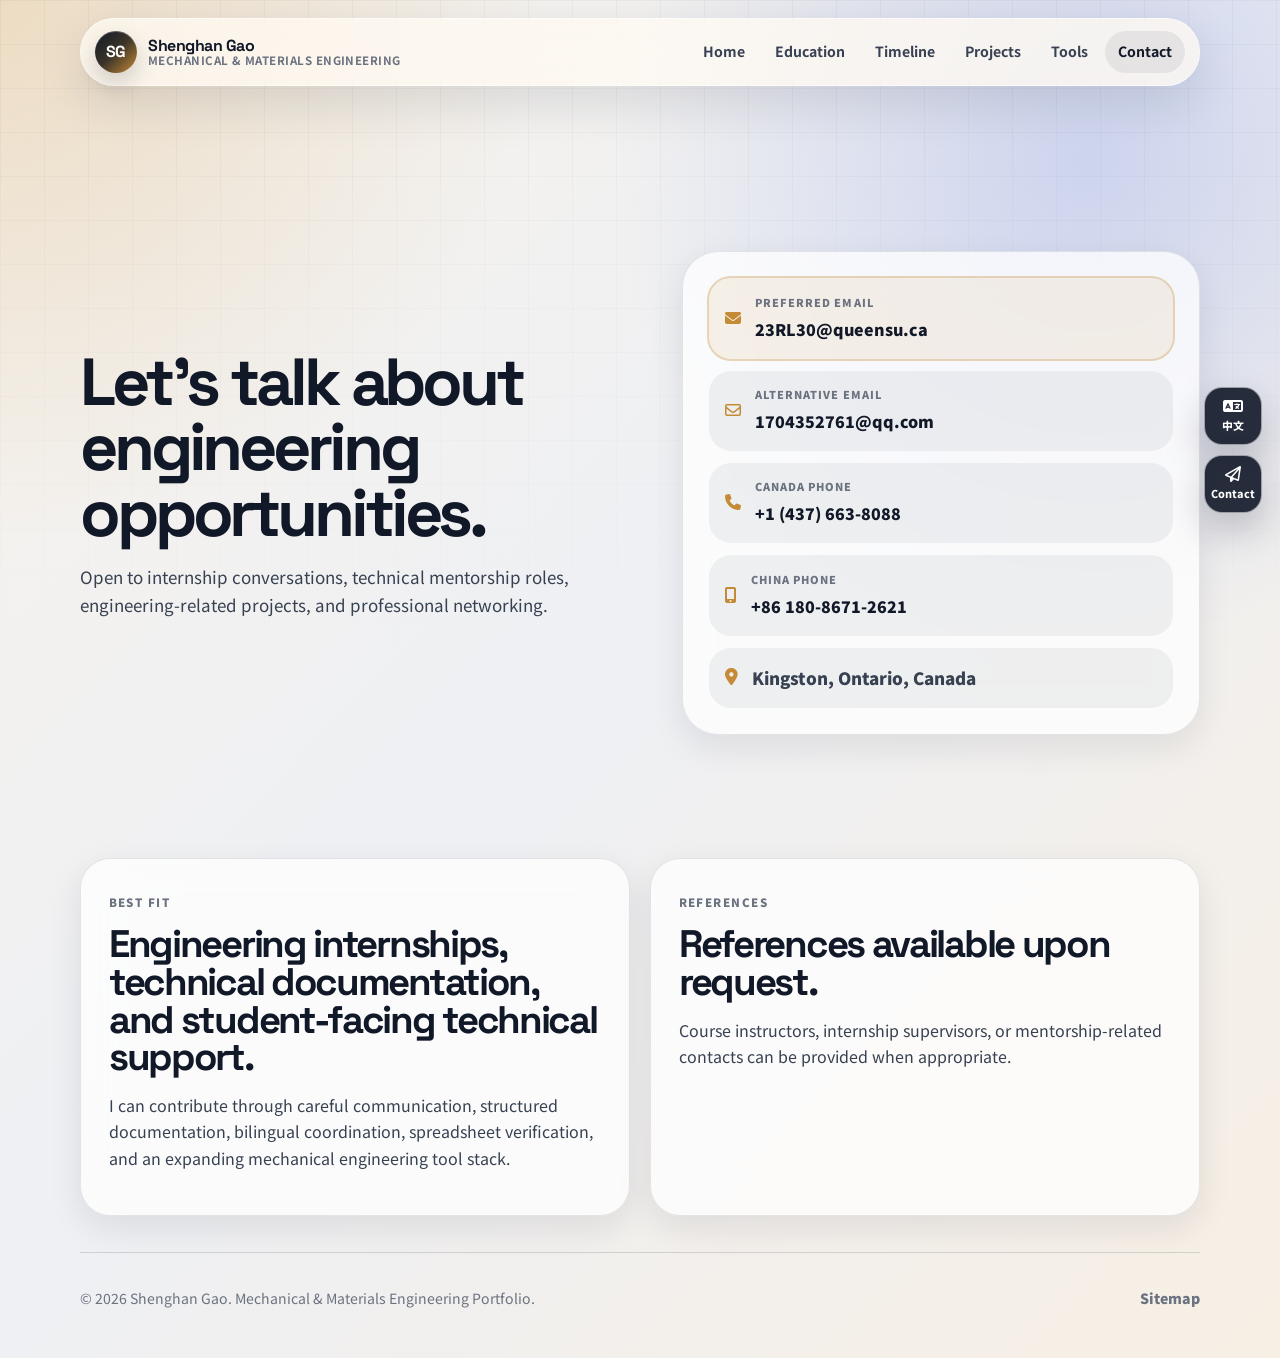
==== commit 91a8f2e9: "Add files via upload" ====
--- a/contacts.html
+++ b/contacts.html
@@ -14,11 +14,14 @@
   <meta property="og:description" content="Engineering internship and professional contact information.">
   <meta property="og:url" content="https://shenghan.cc/contacts.html">
   <meta name="theme-color" content="#111827">
+  <link rel="icon" href="favicon.svg" type="image/svg+xml">
+  <link rel="icon" href="favicon-32x32.png" sizes="32x32">
+  <link rel="apple-touch-icon" href="apple-touch-icon.png">
   <link rel="preconnect" href="https://fonts.googleapis.com">
   <link rel="preconnect" href="https://fonts.gstatic.com" crossorigin>
   <link href="https://fonts.googleapis.com/css2?family=Noto+Sans+SC:wght@300;400;500;700;900&family=Space+Grotesk:wght@400;500;600;700&display=swap" rel="stylesheet">
   <link rel="stylesheet" href="https://cdnjs.cloudflare.com/ajax/libs/font-awesome/6.5.2/css/all.min.css">
-  <link rel="stylesheet" href="style.css?v=20260610-v16">
+  <link rel="stylesheet" href="style.css?v=20260801-v23">
 </head>
 <body data-page="contacts">
   <header class="site-header" id="siteHeader">
@@ -57,7 +60,6 @@
   <main class="page-main contact-main">
     <section class="contact-hero reveal">
       <div>
-        <p class="eyebrow" data-i18n="contact_eyebrow">Contact</p>
         <h1 data-i18n="contact_title">Let's talk about engineering opportunities.</h1>
         <p data-i18n="contact_intro">Open to internship conversations, technical mentorship roles, engineering-related projects, and professional networking.</p>
       </div>
@@ -112,10 +114,10 @@
   </main>
 
   <footer class="site-footer">
-    <p data-i18n="footer_text">© 2026 Shenghan Gao. Mechanical & Materials Engineering Portfolio.</p>
+    <p data-i18n="footer_text">© 2026 Shenghan Gao. Mechanical &amp; Materials Engineering Portfolio.</p>
     <a href="sitemap.xml" data-i18n="footer_sitemap">Sitemap</a>
   </footer>
 
-  <script src="script.js?v=20260610-v16"></script>
+  <script src="script.js?v=20260801-v23"></script>
 </body>
 </html>
--- a/style.css
+++ b/style.css
@@ -431,6 +431,7 @@
   width: 100%;
   height: 100%;
   object-fit: cover;
+  object-position: center 28%;
   display: block;
 }
 
@@ -462,7 +463,7 @@
 }
 
 .profile-plate h2 {
-  margin: 10px 0 6px;
+  margin: 0 0 6px;
   font-family: var(--font-display);
   font-size: clamp(2rem, 4vw, 3.6rem);
   line-height: 0.95;
@@ -501,6 +502,28 @@
   font-family: var(--font-display);
   font-weight: 800;
   line-height: 1.1;
+}
+
+.signal-list .signal-gpa {
+  background: linear-gradient(145deg, rgba(244, 211, 138, 0.94), rgba(255, 249, 232, 0.9));
+}
+
+.signal-list .signal-gpa-value {
+  display: flex;
+  align-items: baseline;
+  gap: 5px;
+  color: var(--ink);
+}
+
+.signal-gpa-value strong {
+  font-size: clamp(1.65rem, 3.2vw, 2.35rem);
+  letter-spacing: -0.07em;
+}
+
+.signal-gpa-value span {
+  color: var(--ink-soft);
+  font-size: 0.9rem;
+  font-weight: 800;
 }
 
 .overview-strip {
@@ -518,7 +541,7 @@
 
 .overview-item {
   position: relative;
-  min-height: 240px;
+  min-height: 210px;
   display: flex;
   flex-direction: column;
   justify-content: space-between;
@@ -610,12 +633,22 @@
   font-size: clamp(2rem, 4vw, 4.1rem);
 }
 
+/* v20 refinements: homepage portrait and simplified section headings */
+.section-title {
+  font-size: clamp(2.25rem, 5.5vw, 5.2rem) !important;
+  text-transform: uppercase;
+}
+
 .prose-block p {
   margin: 0 0 16px;
   color: var(--ink-soft);
   font-size: 1.04rem;
 }
 
+.prose-block p:last-child {
+  margin-bottom: 0;
+}
+
 .feature-river {
   display: grid;
   grid-template-columns: 0.92fr 1.08fr;
@@ -625,27 +658,41 @@
 
 .river-grid {
   display: grid;
-  gap: 10px;
+  grid-template-columns: repeat(2, minmax(0, 1fr));
+  gap: 12px;
 }
 
 .river-item {
-  display: flex;
-  align-items: baseline;
-  justify-content: space-between;
-  gap: 18px;
-  padding: 18px 0;
-  border-bottom: 1px solid var(--line);
+  display: grid;
+  align-content: start;
+  gap: 8px;
+  min-width: 0;
+  padding: 20px;
+  border: 1px solid var(--line);
+  border-radius: 22px;
+  background: rgba(255, 255, 255, 0.58);
 }
 
 .river-item span {
   font-family: var(--font-display);
   font-weight: 800;
-  font-size: 1.25rem;
+  font-size: 1.08rem;
 }
 
 .river-item p {
   margin: 0;
   color: var(--ink-soft);
+  text-align: left;
+  overflow-wrap: anywhere;
+}
+
+.river-item.priority-engineering {
+  grid-column: 1 / -1;
+  grid-template-columns: minmax(140px, 0.55fr) minmax(0, 1fr);
+  align-items: center;
+}
+
+.river-item.priority-engineering p {
   text-align: right;
 }
 
@@ -1225,6 +1272,10 @@
   .portrait-frame {
     aspect-ratio: 16 / 10;
   }
+
+  .portrait-frame img {
+    object-position: center 30%;
+  }
 }
 
 @media (max-width: 1040px) {
@@ -2126,17 +2177,23 @@
   backdrop-filter: blur(16px);
 }
 
-.university-lockup-mark {
-  width: 38px;
-  height: 38px;
+.university-lockup-logo {
+  width: 64px;
+  height: 52px;
+  flex: 0 0 auto;
   display: grid;
   place-items: center;
-  border-radius: 50%;
-  background: linear-gradient(135deg, #f4d38a, #8c5e18);
-  color: #111827;
-  font-family: var(--font-display);
-  font-weight: 900;
-  letter-spacing: -0.04em;
+  padding: 5px;
+  border-radius: 14px;
+  background: rgba(255, 255, 255, 0.96);
+  box-shadow: 0 8px 24px rgba(0, 0, 0, 0.18);
+}
+
+.university-lockup-logo img {
+  width: 100%;
+  height: 100%;
+  object-fit: contain;
+  display: block;
 }
 
 .university-lockup strong,
@@ -2231,7 +2288,13 @@
 
   .university-lockup {
     border-radius: 28px;
-    align-items: flex-start;
+    align-items: center;
+    padding-right: 13px;
+  }
+
+  .university-lockup-logo {
+    width: 58px;
+    height: 48px;
   }
 }
 
@@ -3541,3 +3604,173 @@
     font-size: 0.76rem;
   }
 }
+
+
+/* v17 additions: award/certificate imagery and favicon polish */
+.project-visual img,
+.timeline-image img {
+  width: 100%;
+  height: 100%;
+  object-fit: cover;
+  display: block;
+}
+.timeline-image img[src*="ielts-score-band"] {
+  object-fit: contain;
+  background: #f7f7f4;
+  padding: 10px;
+}
+.timeline-image img[src*="international-admission-award"] {
+  object-fit: contain;
+  background: #ffffff;
+  padding: 10px;
+}
+.timeline-image img[src*="sustainable-development-certificate"] {
+  object-fit: contain;
+  background: #ffffff;
+  padding: 8px;
+}
+.inline-link i { margin-left: 0.25rem; }
+@media (max-width: 760px) {
+  .timeline-image img[src*="ielts-score-band"],
+  .timeline-image img[src*="international-admission-award"],
+  .timeline-image img[src*="sustainable-development-certificate"] {
+    padding: 6px;
+  }
+}
+
+
+/* v18 refinements */
+.timeline-image img[src*="ielts-badge"] {
+  object-fit: contain;
+  background: linear-gradient(135deg, rgba(255,255,255,0.92), rgba(238,243,255,0.92));
+  padding: 12px;
+}
+.compact-web-tile .project-visual {
+  min-height: 190px;
+  max-height: 220px;
+}
+.compact-web-tile .project-visual img {
+  object-position: top left;
+}
+@media (max-width: 760px) {
+  .compact-web-tile .project-visual {
+    min-height: 160px;
+    max-height: 190px;
+  }
+}
+
+/* v23: certificates, Gaoco imagery, and materials research timeline card */
+.timeline-image img[src*="net-zero-101-certificate"],
+.timeline-image img[src*="whmis-2015-certificate"] {
+  object-fit: contain;
+  object-position: center;
+  background: #ffffff;
+  padding: 8px;
+}
+
+.timeline-image img[src*="gaoco-company-website"],
+.gaoco-project-image {
+  object-position: center top;
+}
+
+.gaoco-project-visual {
+  background: #0a1321;
+}
+
+.research-visual {
+  grid-template-rows: auto auto;
+  align-content: center;
+  gap: 12px;
+  border-style: solid;
+  border-color: rgba(196, 138, 53, 0.34);
+  background:
+    radial-gradient(circle at 76% 22%, rgba(244, 211, 138, 0.24), transparent 38%),
+    linear-gradient(145deg, #172033, #28344a);
+  color: #ffffff;
+  text-transform: none;
+  letter-spacing: 0;
+}
+
+.research-visual i {
+  color: var(--gold);
+  font-size: 2.7rem;
+}
+
+.research-visual span {
+  font-family: var(--font-display);
+  font-size: 0.9rem;
+  font-weight: 800;
+  letter-spacing: -0.02em;
+}
+
+@media (max-width: 760px) {
+  .timeline-image img[src*="net-zero-101-certificate"],
+  .timeline-image img[src*="whmis-2015-certificate"] {
+    padding: 6px;
+  }
+}
+
+
+/* v19 refinements: project image containment, certificate thumbnails, shorter education headline */
+.project-visual {
+  overflow: hidden;
+}
+
+.project-visual img {
+  max-width: 100%;
+  min-width: 100%;
+  min-height: 100%;
+  object-fit: cover;
+}
+.compact-web-tile .project-visual {
+  height: clamp(150px, 17vw, 205px);
+  min-height: 0;
+  max-height: 205px;
+}
+.compact-web-tile .project-visual img {
+  object-fit: cover;
+  object-position: left top;
+}
+.timeline-image img[src*="ielts-logo-photo"] {
+  object-fit: cover;
+  object-position: center;
+  background: #f3f6fb;
+  padding: 0;
+}
+.timeline-image img[src*="sustainable-development-certificate-zoom"] {
+  object-fit: cover;
+  object-position: center;
+  background: #ffffff;
+  padding: 0;
+}
+
+/* v22: compact homepage hierarchy and current academic status */
+.timeline-image img[src*="china-c1-driver-license"] {
+  object-position: center;
+}
+
+@media (max-width: 760px) {
+  .river-grid {
+    grid-template-columns: 1fr;
+  }
+
+  .river-item.priority-engineering {
+    grid-column: auto;
+    grid-template-columns: 1fr;
+    align-items: start;
+  }
+
+  .river-item.priority-engineering p {
+    text-align: left;
+  }
+}
+@media (max-width: 760px) {
+  .compact-web-tile .project-visual {
+    height: 160px;
+    max-height: 160px;
+  }
+  .timeline-image img[src*="ielts-logo-photo"],
+  .timeline-image img[src*="sustainable-development-certificate-zoom"] {
+    padding: 0;
+  }
+}
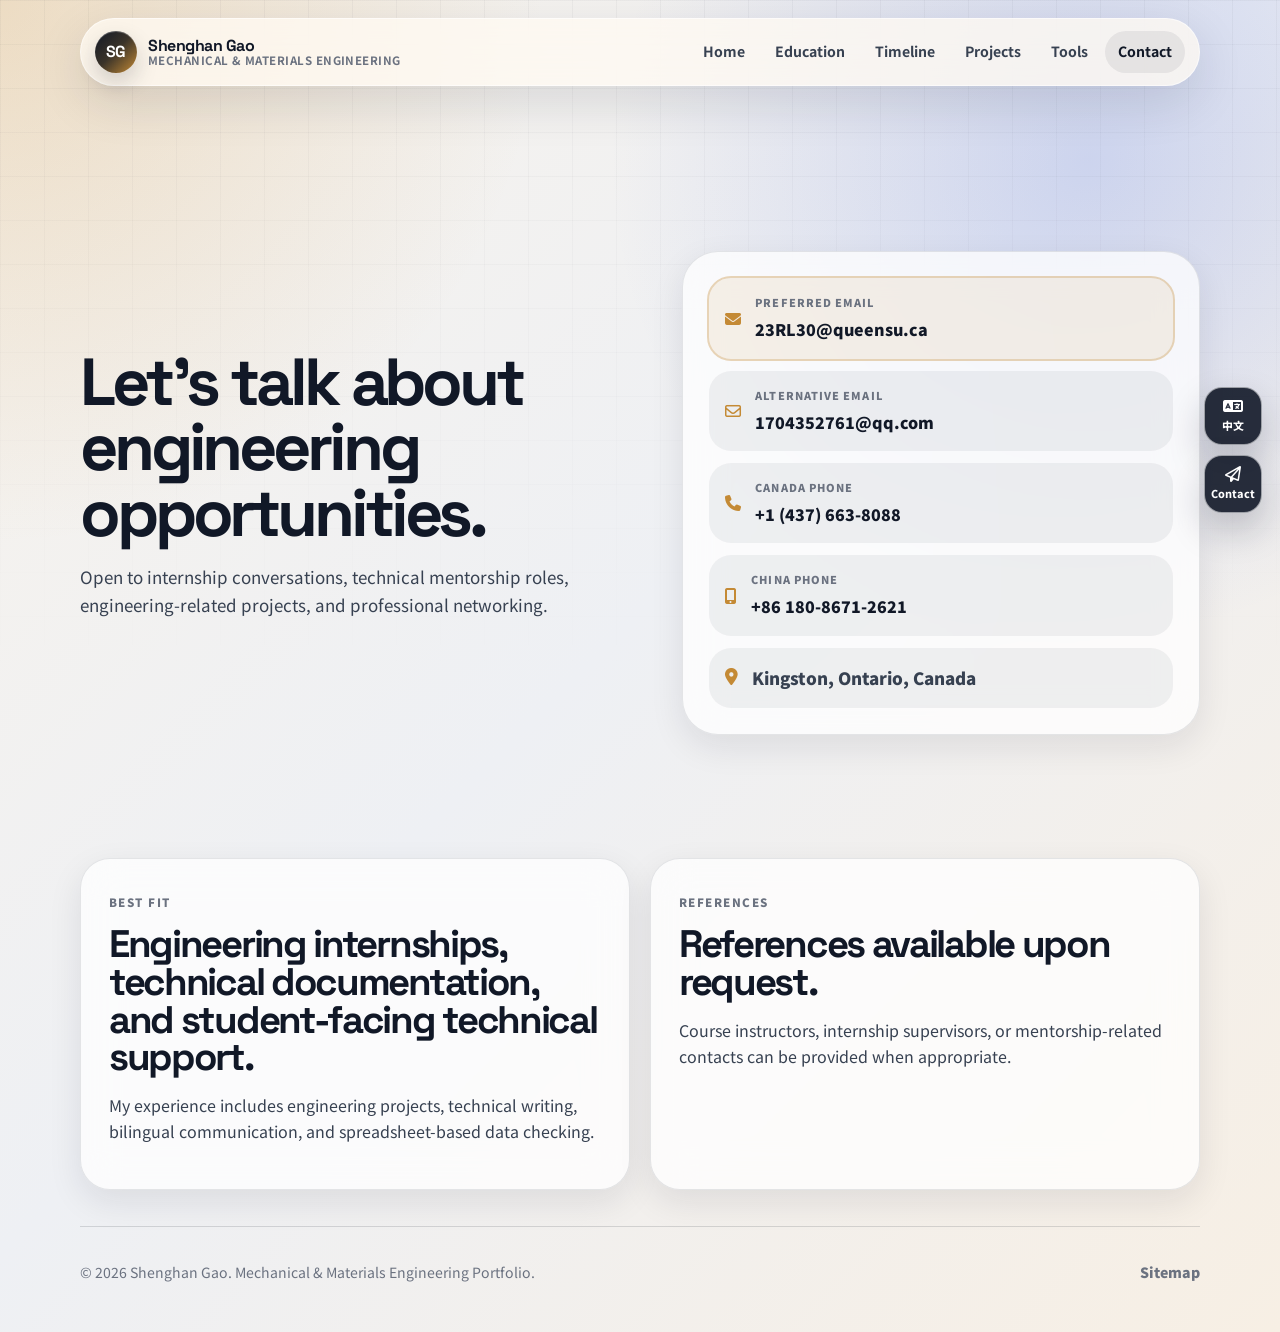
==== commit 22805685: "Add files via upload" ====
--- a/contacts.html
+++ b/contacts.html
@@ -21,7 +21,7 @@
   <link rel="preconnect" href="https://fonts.gstatic.com" crossorigin>
   <link href="https://fonts.googleapis.com/css2?family=Noto+Sans+SC:wght@300;400;500;700;900&family=Space+Grotesk:wght@400;500;600;700&display=swap" rel="stylesheet">
   <link rel="stylesheet" href="https://cdnjs.cloudflare.com/ajax/libs/font-awesome/6.5.2/css/all.min.css">
-  <link rel="stylesheet" href="style.css?v=20260801-v23">
+  <link rel="stylesheet" href="style.css?v=20260910-v27">
 </head>
 <body data-page="contacts">
   <header class="site-header" id="siteHeader">
@@ -103,7 +103,7 @@
       <article>
         <span class="section-kicker" data-i18n="contact_best_title">Best fit</span>
         <h2 data-i18n="contact_best_heading">Engineering internships, technical documentation, and student-facing technical support.</h2>
-        <p data-i18n="contact_best_text">I can contribute through careful communication, structured documentation, bilingual coordination, spreadsheet verification, and an expanding mechanical engineering tool stack.</p>
+        <p data-i18n="contact_best_text">My experience includes engineering projects, technical writing, bilingual communication, and spreadsheet-based data checking.</p>
       </article>
       <article>
         <span class="section-kicker" data-i18n="contact_refs_title">References</span>
@@ -118,6 +118,6 @@
     <a href="sitemap.xml" data-i18n="footer_sitemap">Sitemap</a>
   </footer>
 
-  <script src="script.js?v=20260801-v23"></script>
+  <script src="script.js?v=20260910-v27"></script>
 </body>
 </html>
--- a/style.css
+++ b/style.css
@@ -3659,6 +3659,35 @@
   }
 }
 
+/* v25: edge-to-edge timeline images and expanded orbital-simulation gallery */
+.timeline-image img {
+  object-fit: cover !important;
+  padding: 0 !important;
+  background: transparent !important;
+}
+
+.timeline-card-no-image {
+  grid-template-columns: minmax(0, 1fr);
+}
+
+.orbital-wide-figure {
+  grid-column: 1 / -1;
+}
+
+.orbital-wide-figure img {
+  aspect-ratio: 1247 / 589;
+}
+
+@media (max-width: 760px) {
+  .orbital-wide-figure {
+    grid-column: 1;
+  }
+
+  .orbital-wide-figure img {
+    aspect-ratio: 16 / 9;
+  }
+}
+
 /* v23: certificates, Gaoco imagery, and materials research timeline card */
 .timeline-image img[src*="net-zero-101-certificate"],
 .timeline-image img[src*="whmis-2015-certificate"] {
@@ -3749,6 +3778,60 @@
   object-position: center;
 }
 
+/* v24: internship photography and MATLAB orbital-simulation case study */
+.timeline-image.internship-photo img {
+  object-fit: cover;
+  object-position: center;
+}
+
+.orbital-timeline-image img,
+.orbital-project .project-photo,
+.orbital-media-grid img {
+  object-fit: contain !important;
+  object-position: center;
+  background: #f5f6f8;
+}
+
+.orbital-timeline-image img,
+.orbital-project .project-photo {
+  padding: 7px;
+}
+
+.orbital-project {
+  background:
+    linear-gradient(135deg, rgba(255,255,255,0.9), rgba(255,255,255,0.66)),
+    radial-gradient(circle at 86% 12%, rgba(52, 84, 209, 0.2), transparent 40%),
+    radial-gradient(circle at 8% 92%, rgba(196, 138, 53, 0.16), transparent 42%);
+}
+
+.orbital-project-visual,
+.orbital-media-grid figure {
+  background: #f5f6f8;
+}
+
+.orbital-media-grid img {
+  padding: 4px;
+}
+
+.gaoco-project-image {
+  object-fit: contain;
+  background: #f4f7fb;
+}
+
+.gaoco-project-visual {
+  background: #f4f7fb;
+}
+
+@media (max-width: 760px) {
+  .orbital-project .project-photo {
+    min-height: 190px;
+  }
+
+  .orbital-media-grid img {
+    aspect-ratio: 4 / 3;
+  }
+}
+
 @media (max-width: 760px) {
   .river-grid {
     grid-template-columns: 1fr;
@@ -3774,3 +3857,103 @@
     padding: 0;
   }
 }
+
+/* v26: orbital previews and compact right-aligned process board */
+.orbital-project .project-photo {
+  object-fit: cover !important;
+  object-position: center;
+  padding: 0;
+}
+
+.orbital-timeline-image {
+  position: relative;
+  align-self: stretch;
+}
+
+.orbital-timeline-image img {
+  position: absolute;
+  inset: 0;
+  width: 100%;
+  height: 100% !important;
+  min-height: 0;
+  max-height: none;
+  object-fit: cover !important;
+  object-position: center;
+  padding: 0;
+}
+
+@media (min-width: 901px) {
+  .tools-process-hero .process-board {
+    width: min(100%, 540px);
+    justify-self: end;
+  }
+}
+
+@media (max-width: 760px) {
+  .orbital-timeline-image {
+    min-height: 220px;
+  }
+}
+
+
+/* v27: ongoing experience, new timeline photos, and documentation image */
+.timeline-item.is-ongoing .timeline-card {
+  border: 2px solid var(--gold);
+}
+
+.timeline-photo {
+  position: relative;
+  align-self: stretch;
+  border: 0;
+}
+
+.timeline-photo img {
+  position: absolute;
+  inset: 0;
+  width: 100%;
+  height: 100%;
+  min-height: 0;
+  object-fit: cover;
+  object-position: center;
+}
+
+.campus-tour-photo img {
+  object-position: center 48%;
+}
+
+.sop-figure {
+  margin: 0;
+  align-self: center;
+  min-width: 0;
+}
+
+.documentation-project .sop-project-visual {
+  aspect-ratio: 652 / 450;
+  min-height: 0;
+  height: auto;
+  border: 0;
+  background: #fff;
+}
+
+.sop-project-visual .project-photo {
+  width: 100%;
+  height: auto;
+  min-height: 0;
+  max-height: none;
+  object-fit: contain;
+}
+
+.sop-figure figcaption {
+  margin-top: 8px;
+  color: var(--muted);
+  font-size: 0.78rem;
+}
+
+@media (max-width: 760px) {
+  .timeline-photo {
+    min-height: 220px;
+  }
+  .campus-tour-photo img {
+    object-position: center 44%;
+  }
+}
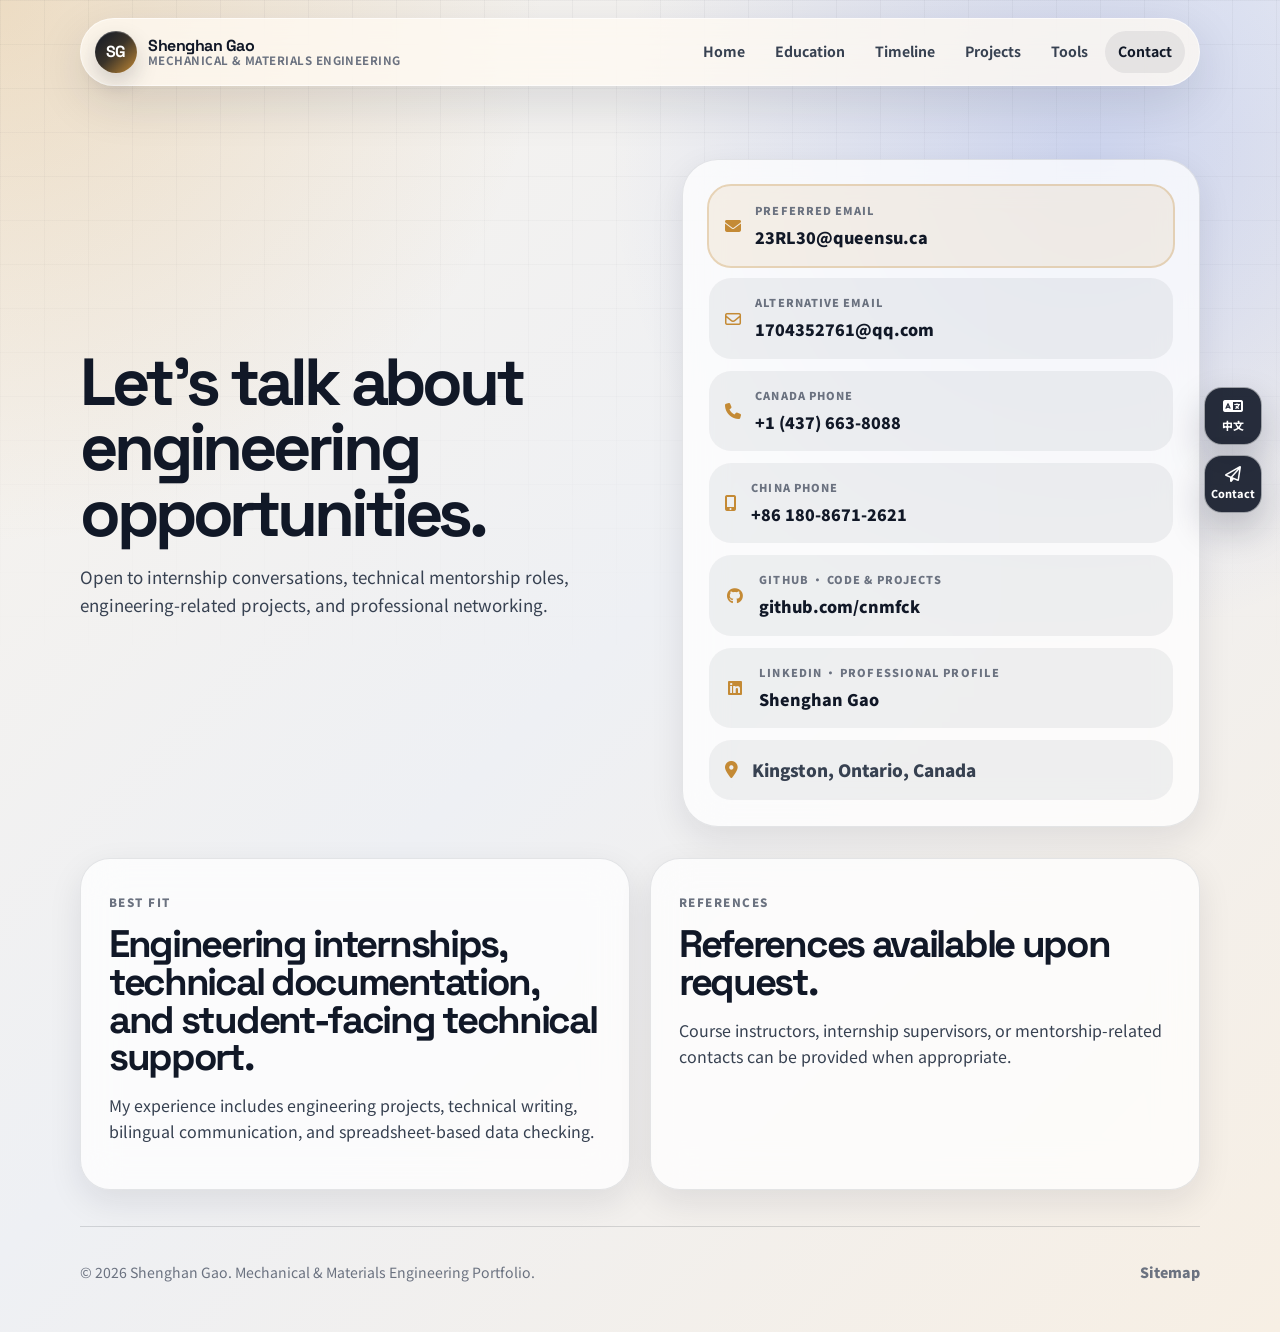
==== commit 60565b4a: "Add files via upload" ====
--- a/contacts.html
+++ b/contacts.html
@@ -21,7 +21,7 @@
   <link rel="preconnect" href="https://fonts.gstatic.com" crossorigin>
   <link href="https://fonts.googleapis.com/css2?family=Noto+Sans+SC:wght@300;400;500;700;900&family=Space+Grotesk:wght@400;500;600;700&display=swap" rel="stylesheet">
   <link rel="stylesheet" href="https://cdnjs.cloudflare.com/ajax/libs/font-awesome/6.5.2/css/all.min.css">
-  <link rel="stylesheet" href="style.css?v=20260910-v27">
+  <link rel="stylesheet" href="style.css?v=20261018-v30">
 </head>
 <body data-page="contacts">
   <header class="site-header" id="siteHeader">
@@ -92,6 +92,20 @@
             +86 180-8671-2621
           </span>
         </a>
+        <a class="social-contact" href="https://github.com/cnmfck" target="_blank" rel="noopener noreferrer">
+          <i class="fa-brands fa-github" aria-hidden="true"></i>
+          <span>
+            <small data-i18n="contact_github_label">GitHub · Code &amp; projects</small>
+            github.com/cnmfck
+          </span>
+        </a>
+        <a class="social-contact" href="https://www.linkedin.com/in/shenghan-gao-254157432/" target="_blank" rel="noopener noreferrer">
+          <i class="fa-brands fa-linkedin" aria-hidden="true"></i>
+          <span>
+            <small data-i18n="contact_linkedin_label">LinkedIn · Professional profile</small>
+            <span data-i18n="contact_linkedin_name">linkedin.com/in/shenghan-gao-254157432/</span>
+          </span>
+        </a>
         <p>
           <i class="fa-solid fa-location-dot"></i>
           <span data-i18n="contact_location">Kingston, Ontario, Canada</span>
@@ -118,6 +132,6 @@
     <a href="sitemap.xml" data-i18n="footer_sitemap">Sitemap</a>
   </footer>
 
-  <script src="script.js?v=20260910-v27"></script>
+  <script src="script.js?v=20261018-v30"></script>
 </body>
 </html>
--- a/style.css
+++ b/style.css
@@ -14,6 +14,7 @@
   --green: #2f7d5b;
   --purple: #7656d9;
   --rose: #bd4f6c;
+  --shop-accent: #a65332;
   --shadow: 0 24px 80px rgba(17, 24, 39, 0.12);
   --shadow-soft: 0 12px 34px rgba(17, 24, 39, 0.09);
   --radius-xl: 36px;
@@ -2939,22 +2940,19 @@
 
 .shop-family {
   grid-column: 1 / -1;
-  background:
-    linear-gradient(135deg, rgba(255,255,255,0.82), rgba(255,255,255,0.58)),
-    radial-gradient(circle at 4% 0%, rgba(196, 138, 53, 0.18), transparent 36%),
-    radial-gradient(circle at 92% 100%, rgba(47, 125, 91, 0.17), transparent 40%);
+  background: #fff4ec;
 }
 
 .shop-family::before {
-  background: linear-gradient(90deg, var(--gold), var(--green));
+  background: var(--shop-accent);
 }
 
 .shop-family .tool-family-head i {
-  background: linear-gradient(135deg, var(--gold-dark), var(--green));
+  background: var(--shop-accent);
 }
 
 .shop-chip-grid span {
-  background: rgba(47, 125, 91, 0.1);
+  background: rgba(166, 83, 50, 0.1);
 }
 
 .timeline-project-trigger {
@@ -3957,3 +3955,143 @@
     object-position: center 44%;
   }
 }
+
+
+/* v28: scholarship details and welcome dinner photograph */
+.education-scholarship strong,
+.education-scholarship span {
+  display: block;
+}
+.education-scholarship .scholarship-meta {
+  margin-top: 6px;
+  color: var(--muted);
+}
+.education-scholarship .scholarship-description {
+  margin-top: 8px;
+  font-size: 0.9em;
+  line-height: 1.55;
+}
+.welcome-dinner-photo img {
+  object-position: center 62%;
+}
+
+
+/* v29: current certificate, coding tools, and materials lab projects */
+.tool-family-head > i {
+  flex: 0 0 50px;
+}
+
+.tool-family-head > div {
+  min-width: 0;
+}
+
+.tool-family-head h2 {
+  margin: 0;
+  overflow-wrap: anywhere;
+}
+
+.tool-chip-grid span,
+.lab-project .mini-chip-row span {
+  max-width: 100%;
+  overflow-wrap: anywhere;
+}
+
+.code-tool-shot img,
+.specimen-tool-shot img {
+  object-fit: cover;
+  object-position: center;
+}
+
+.dean-certificate-image {
+  display: block;
+  background: #fff;
+}
+
+.timeline-image.dean-certificate-image img {
+  display: block;
+  width: 100%;
+  height: auto !important;
+  min-height: 0;
+  max-height: none;
+  object-fit: contain !important;
+  padding: 0;
+}
+
+.dean-certificate-image:focus-visible {
+  outline: 3px solid var(--blue);
+  outline-offset: 4px;
+}
+
+.lab-project,
+.lab-project .project-copy {
+  min-width: 0;
+}
+
+.project-tile.lab-project .lab-project-visual {
+  position: relative;
+  width: 100%;
+  aspect-ratio: 16 / 9;
+  height: auto;
+  min-height: 0;
+  max-height: none;
+}
+
+.project-tile.lab-project .project-photo {
+  position: absolute;
+  inset: 0;
+  display: block;
+  width: 100%;
+  height: 100%;
+  min-height: 0;
+  max-height: none;
+  padding: 0;
+  object-fit: cover;
+  object-position: center;
+}
+
+.lab-project .mini-chip-row {
+  margin-top: 16px;
+}
+
+.lab-project-figure {
+  margin: 0;
+  min-width: 0;
+}
+
+.lab-project-figure figcaption {
+  margin-top: 9px;
+  color: var(--muted);
+  font-size: 0.72rem;
+  line-height: 1.5;
+}
+
+
+/* v30: subtle code tag groups and professional contact links */
+.code-chip-grid span {
+  border: 1px solid transparent;
+}
+
+.code-chip-grid .code-language {
+  background: rgba(47, 125, 91, 0.13);
+  color: #245b43;
+}
+
+.code-chip-grid .code-tool {
+  background: rgba(255, 255, 255, 0.36);
+  border-color: rgba(17, 24, 39, 0.2);
+  color: var(--ink-soft);
+}
+
+.contact-card .social-contact > i {
+  flex: 0 0 20px;
+  text-align: center;
+}
+
+.contact-card .social-contact > span {
+  overflow-wrap: anywhere;
+}
+
+.contact-card .social-contact:focus-visible {
+  outline: 3px solid var(--blue);
+  outline-offset: 3px;
+}
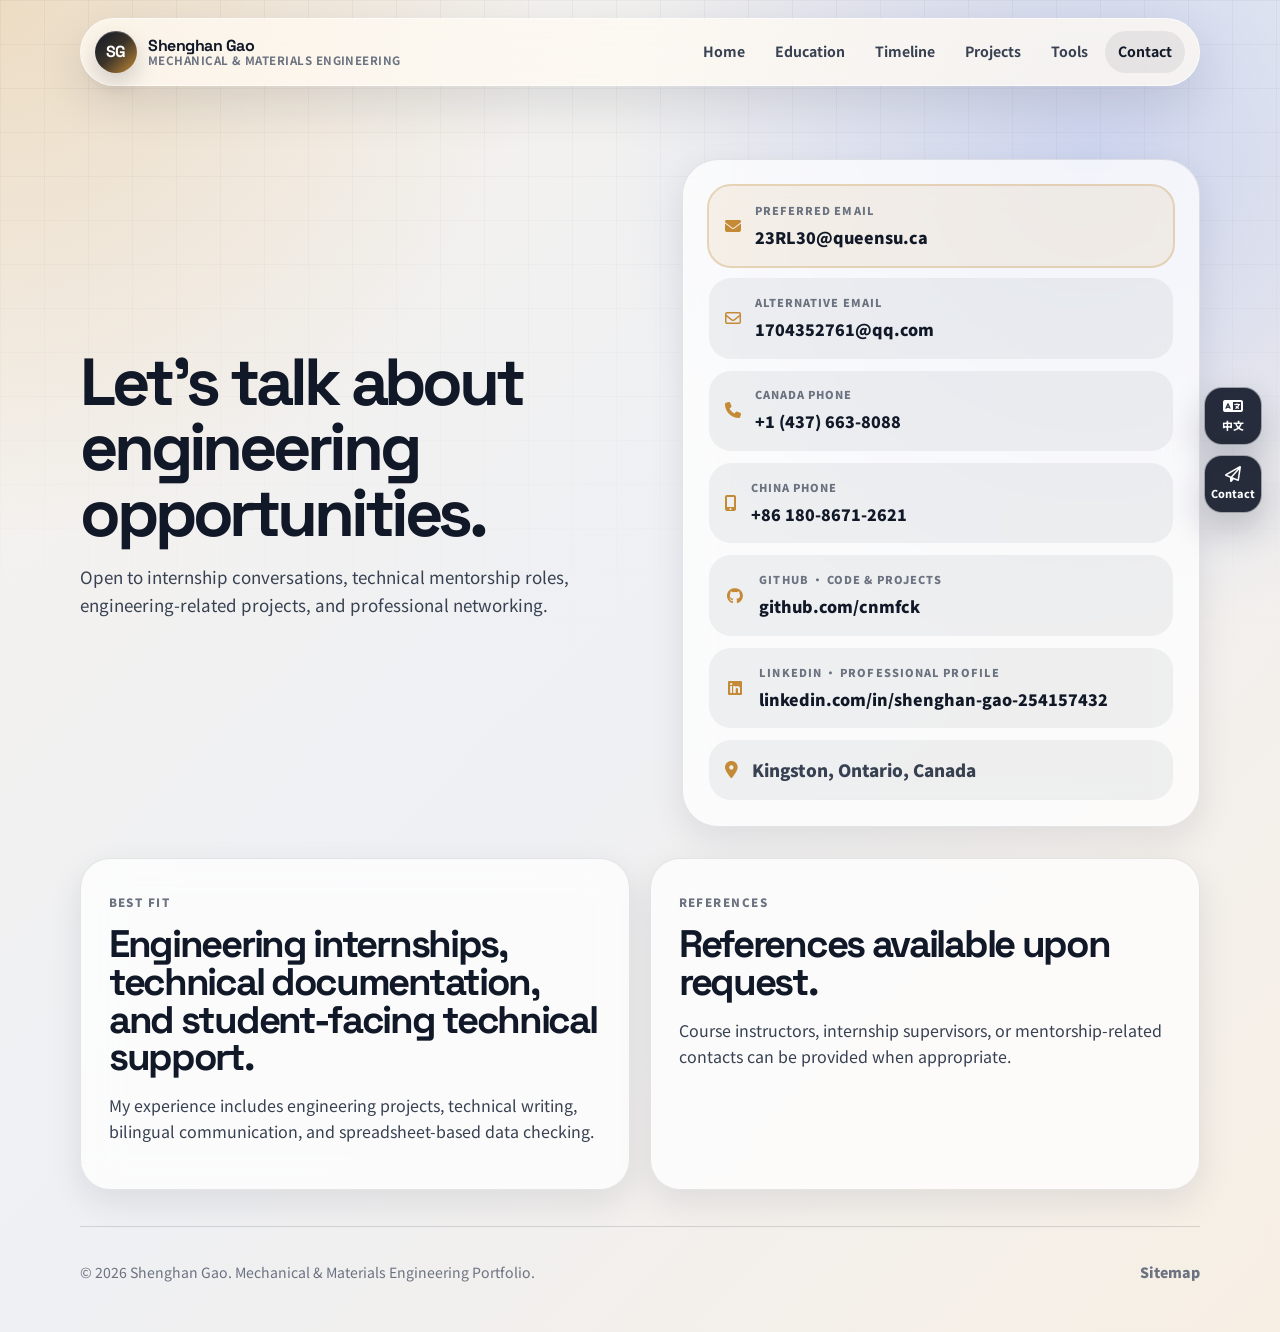
==== commit e27f26f3: "Add files via upload" ====
--- a/contacts.html
+++ b/contacts.html
@@ -21,7 +21,7 @@
   <link rel="preconnect" href="https://fonts.gstatic.com" crossorigin>
   <link href="https://fonts.googleapis.com/css2?family=Noto+Sans+SC:wght@300;400;500;700;900&family=Space+Grotesk:wght@400;500;600;700&display=swap" rel="stylesheet">
   <link rel="stylesheet" href="https://cdnjs.cloudflare.com/ajax/libs/font-awesome/6.5.2/css/all.min.css">
-  <link rel="stylesheet" href="style.css?v=20261018-v30">
+  <link rel="stylesheet" href="style.css?v=20261019-v32">
 </head>
 <body data-page="contacts">
   <header class="site-header" id="siteHeader">
@@ -96,14 +96,14 @@
           <i class="fa-brands fa-github" aria-hidden="true"></i>
           <span>
             <small data-i18n="contact_github_label">GitHub · Code &amp; projects</small>
-            github.com/cnmfck
+            <span class="contact-address">github.com/cnmfck</span>
           </span>
         </a>
         <a class="social-contact" href="https://www.linkedin.com/in/shenghan-gao-254157432/" target="_blank" rel="noopener noreferrer">
           <i class="fa-brands fa-linkedin" aria-hidden="true"></i>
           <span>
             <small data-i18n="contact_linkedin_label">LinkedIn · Professional profile</small>
-            <span data-i18n="contact_linkedin_name">linkedin.com/in/shenghan-gao-254157432/</span>
+            <span class="contact-address">linkedin.com/in/shenghan-gao-254157432</span>
           </span>
         </a>
         <p>
@@ -132,6 +132,6 @@
     <a href="sitemap.xml" data-i18n="footer_sitemap">Sitemap</a>
   </footer>
 
-  <script src="script.js?v=20261018-v30"></script>
+  <script src="script.js?v=20261019-v32"></script>
 </body>
 </html>
--- a/style.css
+++ b/style.css
@@ -3894,11 +3894,7 @@
 }
 
 
-/* v27: ongoing experience, new timeline photos, and documentation image */
-.timeline-item.is-ongoing .timeline-card {
-  border: 2px solid var(--gold);
-}
-
+/* v27: new timeline photos and documentation image */
 .timeline-photo {
   position: relative;
   align-self: stretch;
@@ -4088,6 +4084,12 @@
 }
 
 .contact-card .social-contact > span {
+  min-width: 0;
+  overflow-wrap: anywhere;
+}
+
+.contact-card .contact-address {
+  display: block;
   overflow-wrap: anywhere;
 }
 
@@ -4095,3 +4097,743 @@
   outline: 3px solid var(--blue);
   outline-offset: 3px;
 }
+
+
+/* Integrated v31-education.css */
+/* v31: chronological coursework and compact, balanced school records. */
+.edu-coursework,
+.edu-foundation {
+  margin-top: 48px;
+}
+
+.edu-section-head {
+  display: flex;
+  align-items: flex-end;
+  justify-content: space-between;
+  gap: 20px;
+  margin-bottom: 22px;
+}
+
+.edu-section-head h2 {
+  max-width: 780px;
+  margin: 0;
+  font-family: var(--font-display);
+  font-size: clamp(2rem, 4vw, 3.6rem);
+  line-height: 1.08;
+  letter-spacing: -0.055em;
+}
+
+html[lang="zh"] .edu-section-head h2 {
+  letter-spacing: -0.025em;
+  line-height: 1.24;
+}
+
+.edu-section-head > a {
+  flex-shrink: 0;
+}
+
+.edu-current-strip {
+  display: grid;
+  grid-template-columns: 210px minmax(0, 1fr);
+  align-items: center;
+  gap: 28px;
+  padding: 26px 30px;
+  border-radius: 24px 24px 0 0;
+  background: var(--ink);
+  color: #fff;
+}
+
+.edu-current-label {
+  display: flex;
+  align-items: center;
+  gap: 16px;
+}
+
+.edu-current-label > i {
+  color: var(--gold-light);
+  font-size: 1.6rem;
+}
+
+.edu-current-label span {
+  display: block;
+  margin-bottom: 2px;
+  color: var(--gold-light);
+  font-size: 0.78rem;
+  font-weight: 700;
+}
+
+.edu-current-label h3 {
+  margin: 0;
+  font-family: var(--font-display);
+  font-size: 1.45rem;
+  line-height: 1.3;
+}
+
+.edu-current-strip p {
+  margin: 0;
+  color: rgba(255, 255, 255, 0.82);
+  font-size: 0.94rem;
+}
+
+.edu-term-list {
+  margin: 0;
+  padding: 0 30px;
+  list-style: none;
+  border: 1px solid var(--line);
+  border-top: 0;
+  border-radius: 0 0 24px 24px;
+  background: var(--paper);
+}
+
+.edu-term {
+  display: grid;
+  grid-template-columns: 210px minmax(0, 1fr);
+  gap: 28px;
+  padding: 23px 0;
+}
+
+.edu-term + .edu-term {
+  border-top: 1px solid var(--line);
+}
+
+.edu-term-date {
+  padding-top: 2px;
+  color: var(--blue);
+  font-family: var(--font-display);
+  font-size: 0.88rem;
+  font-weight: 700;
+}
+
+.edu-term-copy h3 {
+  margin: 0 0 6px;
+  font-family: var(--font-display);
+  font-size: 1.09rem;
+  line-height: 1.35;
+  letter-spacing: -0.02em;
+}
+
+.edu-term-copy p {
+  margin: 0;
+  color: var(--ink-soft);
+  font-size: 0.93rem;
+  line-height: 1.7;
+}
+
+.edu-subjects {
+  display: flex;
+  flex-wrap: wrap;
+  gap: 8px 0;
+  margin-top: 18px;
+  color: var(--ink-soft);
+  font-size: 0.77rem;
+  line-height: 1.55;
+}
+
+.edu-subjects span {
+  padding-right: 14px;
+}
+
+.edu-subjects span::before {
+  content: "";
+  display: inline-block;
+  width: 4px;
+  height: 4px;
+  margin: 0 7px 3px 0;
+  border-radius: 50%;
+  background: var(--gold);
+}
+
+.edu-school-grid {
+  display: grid;
+  grid-template-columns: repeat(2, minmax(0, 1fr));
+  gap: 20px;
+}
+
+.edu-school {
+  min-width: 0;
+  padding: 28px;
+  border: 1px solid var(--line);
+  border-radius: 26px;
+  background: var(--paper);
+  box-shadow: var(--shadow-soft);
+}
+
+.edu-school-meta {
+  display: flex;
+  align-items: center;
+  justify-content: space-between;
+  flex-wrap: wrap;
+  gap: 8px 12px;
+  margin-bottom: 16px;
+  color: var(--muted);
+  font-size: 0.8rem;
+  font-weight: 600;
+}
+
+.edu-school-meta a {
+  color: var(--blue);
+  text-decoration-thickness: 1px;
+  text-underline-offset: 3px;
+}
+
+.edu-school-meta a i {
+  margin-left: 3px;
+  font-size: 0.65rem;
+}
+
+.edu-school-title {
+  display: flex;
+  align-items: center;
+  justify-content: space-between;
+  gap: 18px;
+  min-height: 66px;
+}
+
+.edu-school h3 {
+  margin: 0;
+  font-family: var(--font-display);
+  font-size: clamp(1.5rem, 2.2vw, 2rem);
+  line-height: 1.16;
+  letter-spacing: -0.04em;
+}
+
+html[lang="zh"] .edu-school h3 {
+  letter-spacing: -0.02em;
+}
+
+.edu-average {
+  flex-shrink: 0;
+  display: grid;
+  text-align: right;
+}
+
+.edu-average > strong {
+  color: var(--blue);
+  font-family: var(--font-display);
+  font-size: 2.4rem;
+  line-height: 1.05;
+  letter-spacing: -0.05em;
+}
+
+.edu-average strong span {
+  font-size: 1.15rem;
+}
+
+.edu-average > span {
+  margin-top: 4px;
+  color: var(--muted);
+  font-size: 0.67rem;
+}
+
+.edu-school-summary {
+  margin: 18px 0 20px;
+  color: var(--ink-soft);
+  font-size: 0.91rem;
+  line-height: 1.7;
+}
+
+.edu-grade-grid {
+  display: grid;
+  grid-template-columns: repeat(2, minmax(0, 1fr));
+  gap: 0 20px;
+  margin: 0;
+}
+
+.edu-grade-grid > div {
+  display: flex;
+  align-items: center;
+  justify-content: space-between;
+  gap: 10px;
+  min-width: 0;
+  padding: 12px 0;
+  border-top: 1px solid var(--line);
+}
+
+.edu-grade-grid dt {
+  min-width: 0;
+  color: var(--ink-soft);
+  font-size: 0.79rem;
+  line-height: 1.45;
+}
+
+.edu-grade-grid dd {
+  flex-shrink: 0;
+  margin: 0;
+  font-family: var(--font-display);
+  font-size: 1.05rem;
+  font-weight: 700;
+}
+
+.edu-grade-grid dd span {
+  margin-left: 1px;
+  color: var(--muted);
+  font-size: 0.67rem;
+  font-weight: 400;
+}
+
+.edu-school-recognition {
+  display: flex;
+  align-items: flex-start;
+  gap: 10px;
+  margin: 18px 0 0;
+  padding: 13px 15px;
+  border-radius: 12px;
+  background: rgba(196, 138, 53, 0.09);
+  color: var(--ink-soft);
+  font-size: 0.8rem;
+}
+
+.edu-school-recognition i {
+  padding-top: 3px;
+  color: #8b5c20;
+}
+
+.edu-foundation-list {
+  margin: 0;
+  padding: 0;
+  list-style: none;
+}
+
+.edu-foundation-list > li {
+  display: grid;
+  grid-template-columns: 30px minmax(0, 1fr);
+  gap: 12px;
+  padding: 14px 0;
+  border-top: 1px solid var(--line);
+}
+
+.edu-foundation-list i {
+  padding-top: 5px;
+  color: var(--blue);
+  font-size: 1rem;
+}
+
+.edu-foundation-list strong,
+.edu-foundation-list span {
+  display: block;
+}
+
+.edu-foundation-list strong {
+  font-size: 0.9rem;
+  line-height: 1.4;
+}
+
+.edu-foundation-list span {
+  margin-top: 4px;
+  color: var(--ink-soft);
+  font-size: 0.83rem;
+  line-height: 1.55;
+}
+
+.edu-certificate {
+  display: grid;
+  grid-template-columns: 230px minmax(0, 1fr);
+  align-items: center;
+  gap: 28px;
+  margin-top: 20px;
+  padding: 24px;
+  border: 1px solid var(--line);
+  border-radius: 24px;
+  background: rgba(255, 255, 255, 0.56);
+}
+
+.edu-certificate-image {
+  display: block;
+  overflow: hidden;
+  border-radius: 8px;
+  border: 1px solid var(--line);
+  line-height: 0;
+}
+
+.edu-certificate-image img {
+  display: block;
+  width: 100%;
+  height: auto;
+}
+
+.edu-certificate-label {
+  color: #8b5c20;
+  font-size: 0.76rem;
+  font-weight: 700;
+}
+
+.edu-certificate-copy h3 {
+  margin: 7px 0 10px;
+  font-family: var(--font-display);
+  font-size: clamp(1.2rem, 2vw, 1.6rem);
+  line-height: 1.3;
+  letter-spacing: -0.025em;
+}
+
+.edu-certificate-copy p {
+  margin: 0 0 12px;
+  color: var(--ink-soft);
+  font-size: 0.9rem;
+  line-height: 1.65;
+}
+
+.edu-certificate-copy .text-arrow {
+  font-size: 0.82rem;
+}
+
+.edu-certificate a:focus-visible,
+.edu-school a:focus-visible {
+  outline: 3px solid var(--blue);
+  outline-offset: 4px;
+}
+
+@media (max-width: 900px) {
+  .edu-school-grid {
+    grid-template-columns: minmax(0, 1fr);
+  }
+
+  .edu-school-title {
+    min-height: 0;
+  }
+
+  .edu-current-strip,
+  .edu-term {
+    grid-template-columns: 175px minmax(0, 1fr);
+    gap: 22px;
+  }
+}
+
+@media (max-width: 620px) {
+  .edu-coursework,
+  .edu-foundation {
+    margin-top: 36px;
+  }
+
+  .edu-section-head {
+    align-items: flex-start;
+    flex-direction: column;
+    gap: 14px;
+    margin-bottom: 18px;
+  }
+
+  .edu-section-head h2 {
+    font-size: clamp(1.85rem, 7vw, 2.5rem);
+  }
+
+  .edu-current-strip,
+  .edu-term {
+    grid-template-columns: minmax(0, 1fr);
+    gap: 12px;
+  }
+
+  .edu-current-strip {
+    padding: 22px;
+  }
+
+  .edu-term-list {
+    padding: 0 22px;
+  }
+
+  .edu-term {
+    padding: 20px 0;
+  }
+
+  .edu-term-date {
+    padding: 0;
+  }
+
+  .edu-school {
+    padding: 22px;
+  }
+
+  .edu-school h3 {
+    font-size: 1.55rem;
+  }
+
+  .edu-certificate {
+    grid-template-columns: minmax(0, 1fr);
+    gap: 20px;
+    padding: 22px;
+  }
+
+  .edu-certificate-image {
+    width: min(100%, 280px);
+  }
+}
+
+@media (max-width: 400px) {
+  .edu-school-title {
+    align-items: flex-start;
+  }
+
+  .edu-average > strong {
+    font-size: 2rem;
+  }
+
+  .edu-grade-grid {
+    grid-template-columns: minmax(0, 1fr);
+  }
+}
+
+
+/* Integrated v31-wetting.css */
+/* v31: solder-wettability case study */
+#wettability {
+  scroll-margin-top: 120px;
+}
+
+.sr-only {
+  position: absolute;
+  width: 1px;
+  height: 1px;
+  padding: 0;
+  margin: -1px;
+  overflow: hidden;
+  clip: rect(0, 0, 0, 0);
+  white-space: nowrap;
+  border: 0;
+}
+
+.wetting-case-content,
+.wetting-content-grid > *,
+.wetting-support-grid > * {
+  min-width: 0;
+}
+
+.wetting-case-page {
+  padding-top: 130px;
+}
+
+.wetting-case-content h1,
+.wetting-case-content h2 {
+  max-width: 940px;
+  margin: 12px 0 20px;
+  font-family: var(--font-display);
+  font-size: clamp(2rem, 4.5vw, 4.25rem);
+  line-height: 1.08;
+  letter-spacing: -0.045em;
+}
+
+html[lang="zh"] .wetting-case-content h1,
+html[lang="zh"] .wetting-case-content h2 {
+  font-size: clamp(1.8rem, 4vw, 3.6rem);
+  line-height: 1.22;
+  letter-spacing: -0.02em;
+}
+
+.wetting-back-link {
+  margin-bottom: 30px;
+}
+
+.wetting-intro {
+  max-width: 900px;
+  margin: 0 0 26px;
+  color: var(--ink-soft);
+  font-size: 1.08rem;
+  line-height: 1.75;
+}
+
+.wetting-metrics {
+  display: grid;
+  grid-template-columns: repeat(3, minmax(0, 1fr));
+  gap: 12px;
+}
+
+.wetting-metrics > div {
+  display: flex;
+  min-width: 0;
+  flex-direction: column;
+  justify-content: space-between;
+  gap: 14px;
+  padding: 18px;
+  border: 1px solid var(--line);
+  border-radius: 22px;
+  background: rgba(255, 255, 255, 0.72);
+}
+
+.wetting-metrics span {
+  color: var(--ink-soft);
+  font-size: 0.78rem;
+  font-weight: 700;
+}
+
+.wetting-metrics strong {
+  font-family: var(--font-display);
+  font-size: clamp(1.4rem, 2.6vw, 2.25rem);
+  font-weight: 700;
+  line-height: 1.2;
+  letter-spacing: -0.035em;
+}
+
+.wetting-metrics small {
+  font-size: 0.54em;
+  color: var(--muted);
+  letter-spacing: 0;
+}
+
+.wetting-result-note,
+.wetting-source-note {
+  margin: 10px 0 26px;
+  color: var(--muted);
+  font-size: 0.78rem;
+  line-height: 1.55;
+}
+
+.wetting-content-grid {
+  display: grid;
+  grid-template-columns: minmax(0, 1fr) minmax(0, 0.95fr);
+  gap: 30px;
+  align-items: start;
+}
+
+.wetting-text-section + .wetting-text-section {
+  margin-top: 24px;
+}
+
+.wetting-text-section h3 {
+  margin: 0 0 10px;
+  font-family: var(--font-display);
+  font-size: 1.16rem;
+  line-height: 1.35;
+}
+
+.wetting-text-section p {
+  margin: 0;
+  color: var(--ink-soft);
+  line-height: 1.75;
+}
+
+.wetting-analysis .mini-chip-row {
+  margin-top: 24px;
+}
+
+.wetting-figure {
+  min-width: 0;
+  margin: 0;
+  border: 1px solid var(--line);
+  border-radius: 22px;
+  overflow: hidden;
+  background: white;
+}
+
+.wetting-figure > a,
+.wetting-figure img {
+  display: block;
+  width: 100%;
+}
+
+.wetting-figure img {
+  height: auto;
+  max-height: none;
+  padding: 0;
+}
+
+.wetting-figure figcaption {
+  padding: 12px 14px 14px;
+  color: var(--ink-soft);
+  font-size: 0.75rem;
+  line-height: 1.55;
+}
+
+.wetting-figure figcaption a {
+  display: inline-block;
+  margin-top: 5px;
+  color: var(--blue);
+  font-weight: 700;
+}
+
+.wetting-support-grid {
+  display: grid;
+  grid-template-columns: repeat(3, minmax(0, 1fr));
+  gap: 16px;
+  align-items: start;
+  margin-top: 30px;
+}
+
+.wetting-modal-panel {
+  display: block;
+  max-height: 92vh;
+  max-height: 92dvh;
+}
+
+.wetting-modal-toolbar {
+  position: sticky;
+  top: 0;
+  z-index: 4;
+  display: flex;
+  justify-content: space-between;
+  align-items: center;
+  gap: 16px;
+  padding: 8px 0;
+  margin-bottom: 18px;
+  background: var(--paper-solid);
+  border-radius: 12px;
+}
+
+.wetting-modal-toolbar .project-modal-close {
+  position: static;
+  flex: 0 0 44px;
+}
+
+.wetting-modal-toolbar .inline-link {
+  margin: 0 0 0 12px;
+  font-size: 0.85rem;
+}
+
+.wetting-figure a:focus-visible {
+  outline: 3px solid var(--blue);
+  outline-offset: -3px;
+}
+
+@media (max-width: 820px) {
+  .wetting-content-grid {
+    grid-template-columns: minmax(0, 1fr);
+    gap: 24px;
+  }
+  .wetting-support-grid {
+    grid-template-columns: repeat(2, minmax(0, 1fr));
+  }
+  .wetting-support-grid > :last-child {
+    grid-column: 1 / -1;
+  }
+}
+
+@media (max-width: 560px) {
+  .wetting-metrics {
+    grid-template-columns: repeat(2, minmax(0, 1fr));
+  }
+  .wetting-metrics > :last-child {
+    grid-column: 1 / -1;
+  }
+  .wetting-metrics > div {
+    padding: 14px;
+  }
+  .wetting-support-grid {
+    grid-template-columns: minmax(0, 1fr);
+  }
+  .wetting-case-page {
+    padding-top: 112px;
+  }
+  .wetting-modal-panel {
+    padding: 16px;
+  }
+}
+
+/* v32: reduce Chinese timeline headings by 0.125rem at every viewport. */
+html[lang="zh"] body[data-page="timeline"] .page-hero h1 {
+  font-size: clamp(1.595rem, calc(3.8vw - 0.125rem), 3.025rem);
+}
+
+html[lang="zh"] body[data-page="timeline"] .timeline-content h2,
+html[lang="zh"] body[data-page="timeline"] .timeline-body h2 {
+  font-size: clamp(1.325rem, calc(2.6vw - 0.125rem), 2.325rem);
+}
+
+@media (max-width: 760px) {
+  html[lang="zh"] body[data-page="timeline"] .page-hero h1 {
+    font-size: clamp(1.495rem, calc(7.8vw - 0.125rem), 2.425rem);
+  }
+}
+
+/* Preserve scientific labels within the two new timeline thumbnails. */
+.timeline-image.timeline-lab-image {
+  width: 100%;
+  min-height: 0;
+  aspect-ratio: 16 / 9;
+  align-self: start;
+}
